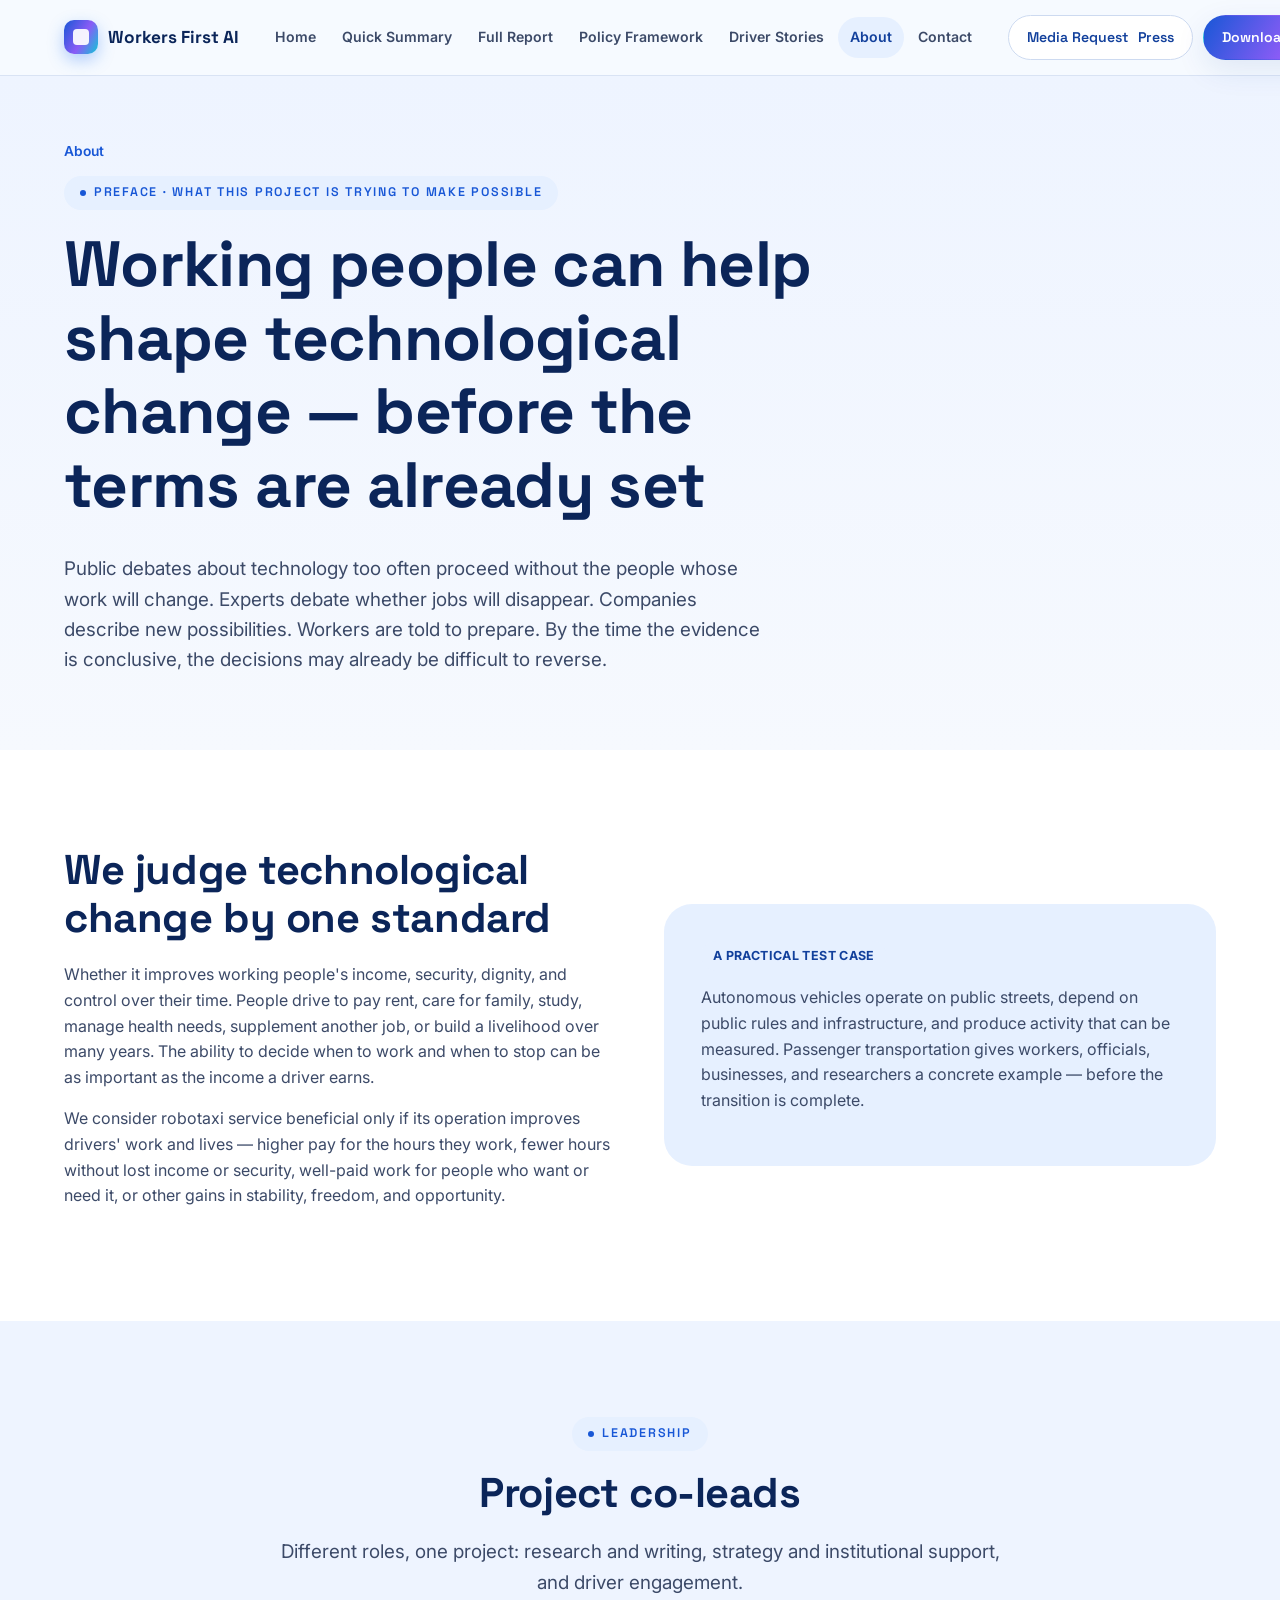
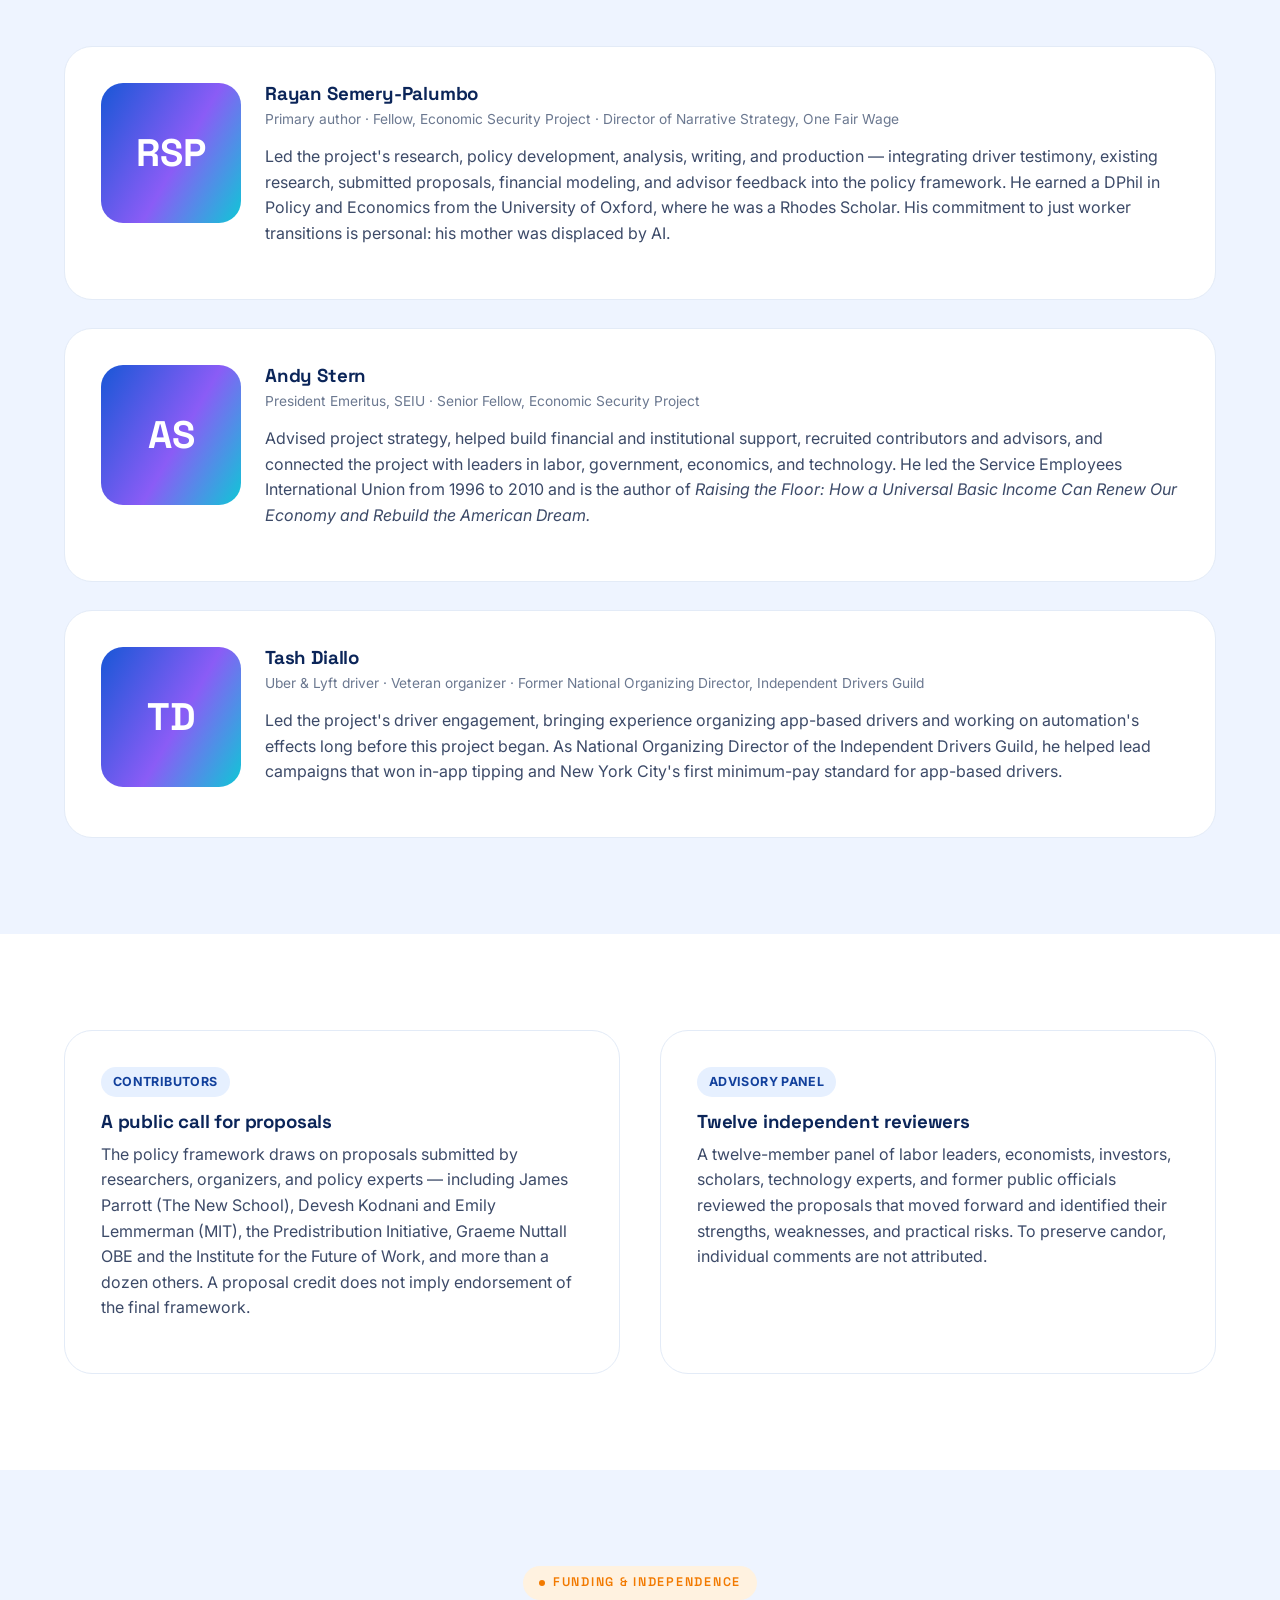
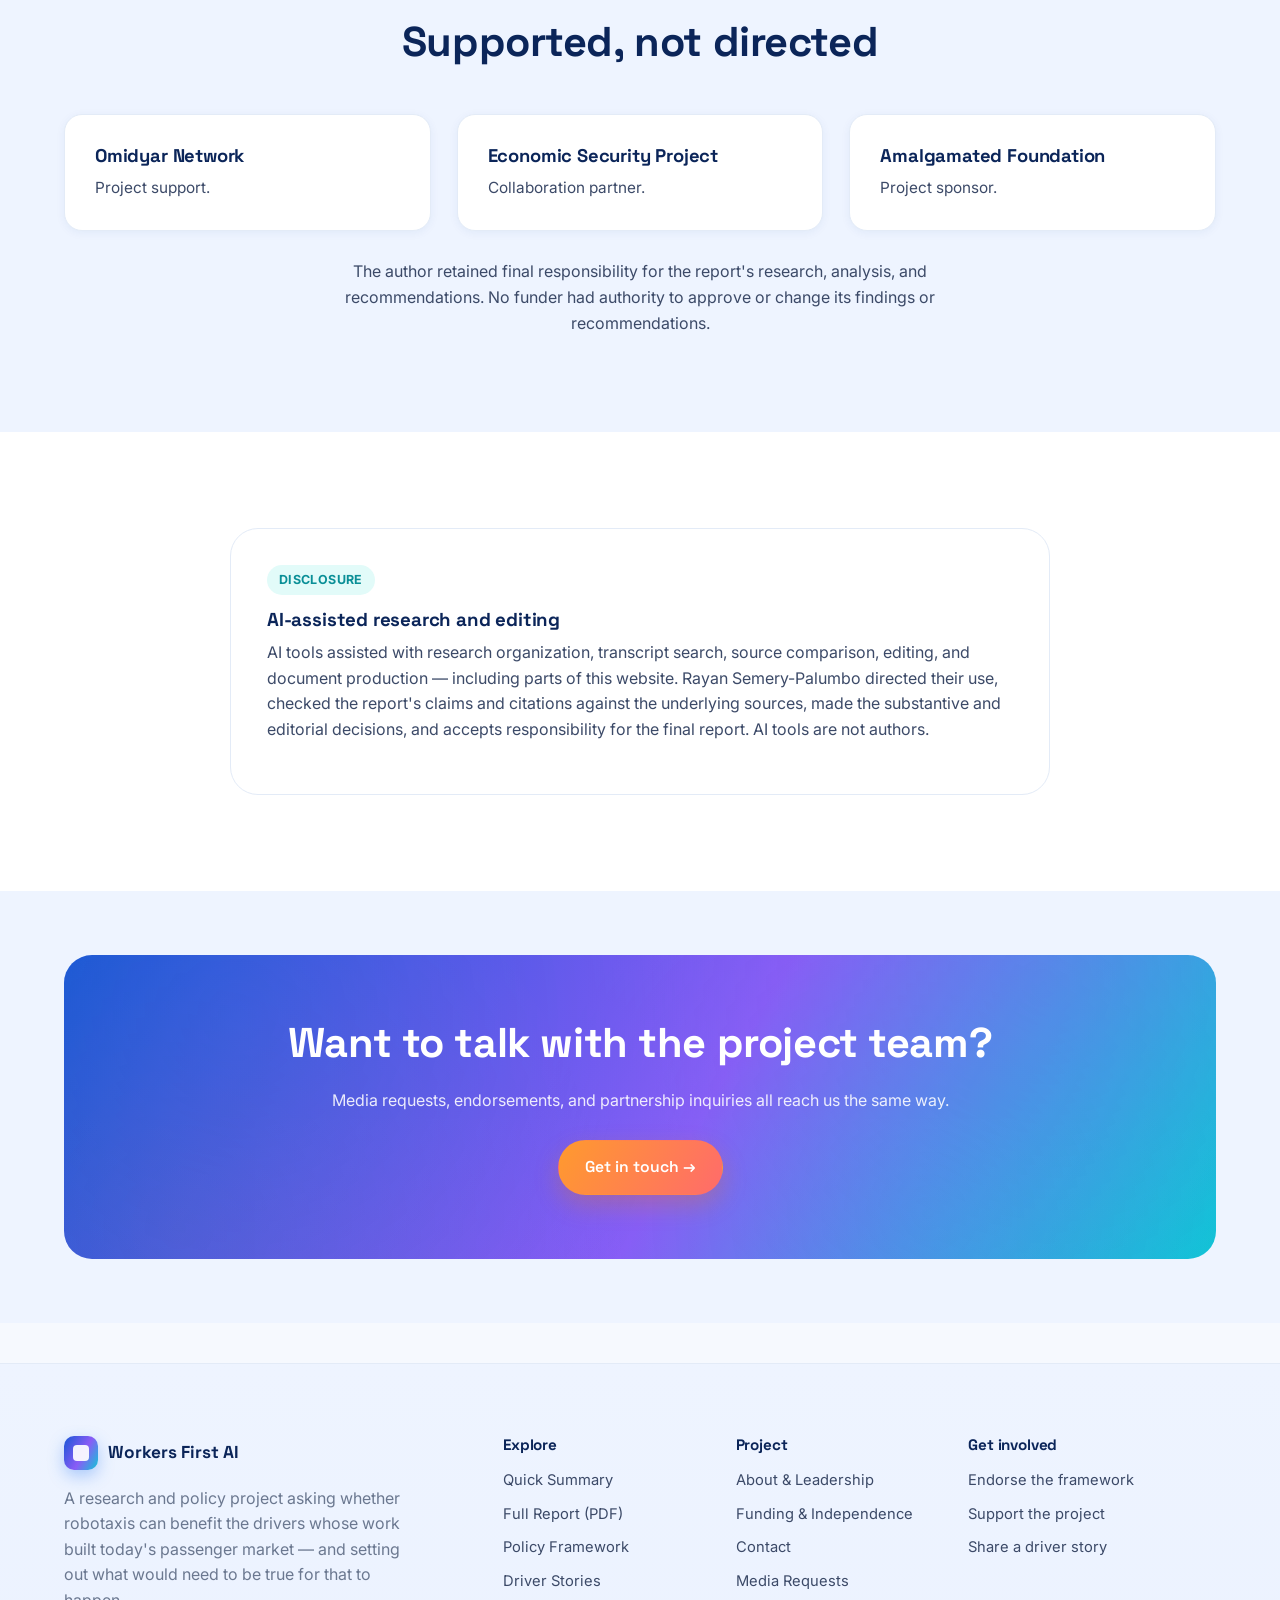
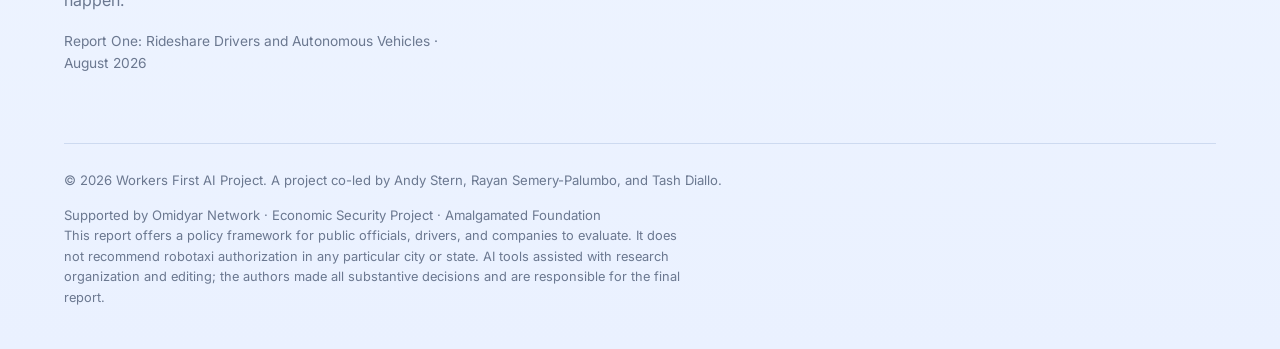
==== about.html @ d5df2bd8 "Initial Workers First AI website" ====
<!doctype html>
<html lang="en">
<head>
<meta charset="UTF-8">
<meta name="viewport" content="width=device-width, initial-scale=1.0">
<title>About &amp; Leadership — Workers First AI</title>
<meta name="description" content="Workers First AI is co-led by Andy Stern, Rayan Semery-Palumbo, and Tash Diallo. Learn about the project's mission, leadership, and independence.">
<link rel="icon" href="images/favicon.svg" type="image/svg+xml">
<link rel="stylesheet" href="css/style.css">
<style>
  .bio-card{ display:grid; grid-template-columns:140px 1fr; gap:24px; align-items:flex-start; }
  @media (max-width:560px){ .bio-card{ grid-template-columns:1fr; } .bio-card .avatar{ width:96px; } }
  .bio-card .avatar{ width:140px; height:140px; border-radius:22px; background:var(--gradient-brand); display:flex; align-items:center; justify-content:center; color:#fff; font-family:var(--font-head); font-weight:700; font-size:2.4rem; }
</style>
</head>
<body data-page="about">

<div id="site-header"></div>

<main>
  <section class="page-hero">
    <div class="container">
      <div class="breadcrumb">About</div>
      <span class="eyebrow"><span class="dot"></span>Preface · What this project is trying to make possible</span>
      <h1 class="h-xl" style="max-width:780px;">Working people can help shape technological change — before the terms are already set</h1>
      <p class="lede" style="max-width:700px;">Public debates about technology too often proceed without the people whose work will change. Experts debate whether jobs will disappear. Companies describe new possibilities. Workers are told to prepare. By the time the evidence is conclusive, the decisions may already be difficult to reverse.</p>
    </div>
  </section>

  <section class="bg-white">
    <div class="container">
      <div class="grid grid-2 reveal" style="gap:48px; align-items:center;">
        <div>
          <h2 class="h-lg">We judge technological change by one standard</h2>
          <p>Whether it improves working people's income, security, dignity, and control over their time. People drive to pay rent, care for family, study, manage health needs, supplement another job, or build a livelihood over many years. The ability to decide when to work and when to stop can be as important as the income a driver earns.</p>
          <p>We consider robotaxi service beneficial only if its operation improves drivers' work and lives — higher pay for the hours they work, fewer hours without lost income or security, well-paid work for people who want or need it, or other gains in stability, freedom, and opportunity.</p>
        </div>
        <div class="panel panel-tinted">
          <span class="tag">A practical test case</span>
          <p style="margin-top:14px;">Autonomous vehicles operate on public streets, depend on public rules and infrastructure, and produce activity that can be measured. Passenger transportation gives workers, officials, businesses, and researchers a concrete example — before the transition is complete.</p>
        </div>
      </div>
    </div>
  </section>

  <!-- LEADERSHIP -->
  <section class="bg-alt">
    <div class="container">
      <div class="section-head center reveal">
        <span class="eyebrow"><span class="dot"></span>Leadership</span>
        <h2 class="h-lg">Project co-leads</h2>
        <p class="lede">Different roles, one project: research and writing, strategy and institutional support, and driver engagement.</p>
      </div>

      <div class="grid" style="gap:28px;">
        <div class="panel bio-card reveal">
          <div class="avatar">RSP</div>
          <div>
            <h3 style="margin-bottom:4px;">Rayan Semery-Palumbo</h3>
            <p class="small muted" style="margin-bottom:14px;">Primary author · Fellow, Economic Security Project · Director of Narrative Strategy, One Fair Wage</p>
            <p>Led the project's research, policy development, analysis, writing, and production — integrating driver testimony, existing research, submitted proposals, financial modeling, and advisor feedback into the policy framework. He earned a DPhil in Policy and Economics from the University of Oxford, where he was a Rhodes Scholar. His commitment to just worker transitions is personal: his mother was displaced by AI.</p>
          </div>
        </div>

        <div class="panel bio-card reveal">
          <div class="avatar">AS</div>
          <div>
            <h3 style="margin-bottom:4px;">Andy Stern</h3>
            <p class="small muted" style="margin-bottom:14px;">President Emeritus, SEIU · Senior Fellow, Economic Security Project</p>
            <p>Advised project strategy, helped build financial and institutional support, recruited contributors and advisors, and connected the project with leaders in labor, government, economics, and technology. He led the Service Employees International Union from 1996 to 2010 and is the author of <em>Raising the Floor: How a Universal Basic Income Can Renew Our Economy and Rebuild the American Dream.</em></p>
          </div>
        </div>

        <div class="panel bio-card reveal">
          <div class="avatar">TD</div>
          <div>
            <h3 style="margin-bottom:4px;">Tash Diallo</h3>
            <p class="small muted" style="margin-bottom:14px;">Uber &amp; Lyft driver · Veteran organizer · Former National Organizing Director, Independent Drivers Guild</p>
            <p>Led the project's driver engagement, bringing experience organizing app-based drivers and working on automation's effects long before this project began. As National Organizing Director of the Independent Drivers Guild, he helped lead campaigns that won in-app tipping and New York City's first minimum-pay standard for app-based drivers.</p>
          </div>
        </div>
      </div>
    </div>
  </section>

  <!-- CONTRIBUTORS -->
  <section class="bg-white">
    <div class="container">
      <div class="grid grid-2 reveal" style="gap:40px;">
        <div class="panel">
          <span class="tag">Contributors</span>
          <h3 style="margin-top:14px;">A public call for proposals</h3>
          <p>The policy framework draws on proposals submitted by researchers, organizers, and policy experts — including James Parrott (The New School), Devesh Kodnani and Emily Lemmerman (MIT), the Predistribution Initiative, Graeme Nuttall OBE and the Institute for the Future of Work, and more than a dozen others. A proposal credit does not imply endorsement of the final framework.</p>
        </div>
        <div class="panel">
          <span class="tag">Advisory panel</span>
          <h3 style="margin-top:14px;">Twelve independent reviewers</h3>
          <p>A twelve-member panel of labor leaders, economists, investors, scholars, technology experts, and former public officials reviewed the proposals that moved forward and identified their strengths, weaknesses, and practical risks. To preserve candor, individual comments are not attributed.</p>
        </div>
      </div>
    </div>
  </section>

  <!-- FUNDING -->
  <section class="bg-alt" id="funding">
    <div class="container">
      <div class="section-head center reveal">
        <span class="eyebrow warm"><span class="dot"></span>Funding &amp; independence</span>
        <h2 class="h-lg">Supported, not directed</h2>
      </div>
      <div class="grid grid-3 reveal">
        <div class="card"><h3>Omidyar Network</h3><p>Project support.</p></div>
        <div class="card"><h3>Economic Security Project</h3><p>Collaboration partner.</p></div>
        <div class="card"><h3>Amalgamated Foundation</h3><p>Project sponsor.</p></div>
      </div>
      <p class="center" style="max-width:700px; margin:28px auto 0;">The author retained final responsibility for the report's research, analysis, and recommendations. No funder had authority to approve or change its findings or recommendations.</p>
    </div>
  </section>

  <!-- AI DISCLOSURE -->
  <section class="bg-white">
    <div class="container">
      <div class="panel reveal" style="max-width:820px; margin:0 auto;">
        <span class="tag teal">Disclosure</span>
        <h3 style="margin-top:14px;">AI-assisted research and editing</h3>
        <p>AI tools assisted with research organization, transcript search, source comparison, editing, and document production — including parts of this website. Rayan Semery-Palumbo directed their use, checked the report's claims and citations against the underlying sources, made the substantive and editorial decisions, and accepts responsibility for the final report. AI tools are not authors.</p>
      </div>
    </div>
  </section>

  <section class="tight bg-alt">
    <div class="container reveal">
      <div class="band">
        <h2 class="h-lg">Want to talk with the project team?</h2>
        <p>Media requests, endorsements, and partnership inquiries all reach us the same way.</p>
        <div class="actions"><a href="contact.html" class="btn btn-warm">Get in touch →</a></div>
      </div>
    </div>
  </section>
</main>

<div id="site-footer"></div>
<script src="js/main.js"></script>
</body>
</html>
---- css/style.css ----
/* ==========================================================================
   Workers First AI — Design System
   Bright, light, futuristic. No dark mode.
   Edit tokens in :root to reskin the entire site from one place.
   ========================================================================== */

@import url('https://fonts.googleapis.com/css2?family=Space+Grotesk:wght@500;600;700&family=Inter:wght@400;500;600;700;800&display=swap');

:root{
  /* ---- Brand palette ---- */
  --blue-900:#0b2559;
  --blue-700:#12409c;
  --blue-600:#1857d6;
  --blue-500:#2f7bf0;
  --blue-100:#e6f0ff;
  --cyan-500:#0fc7d6;
  --violet-500:#8a5cf6;
  --amber-500:#ff9a2e;
  --amber-600:#f27a00;
  --coral-500:#ff6b6b;

  /* ---- Surfaces ---- */
  --bg:#f6f9fe;
  --bg-alt:#eef4ff;
  --surface:#ffffff;
  --surface-soft:#fbfdff;
  --border:#e3ebf7;
  --border-strong:#cddaf0;

  /* ---- Text ---- */
  --ink:#0c1a34;
  --ink-soft:#3c4a68;
  --ink-mute:#6b7890;
  --on-blue:#f4f8ff;

  /* ---- Effects ---- */
  --radius-sm:10px;
  --radius:18px;
  --radius-lg:28px;
  --radius-pill:999px;
  --shadow-sm:0 2px 10px rgba(18,64,156,0.06);
  --shadow-md:0 10px 30px rgba(18,64,156,0.10);
  --shadow-lg:0 24px 60px rgba(18,64,156,0.16);
  --ring:0 0 0 3px rgba(47,123,240,0.25);

  --gradient-brand: linear-gradient(120deg, var(--blue-600) 0%, var(--violet-500) 55%, var(--cyan-500) 100%);
  --gradient-warm: linear-gradient(120deg, var(--amber-500), var(--coral-500));
  --gradient-mesh: radial-gradient(circle at 15% 20%, rgba(47,123,240,0.18), transparent 45%),
                    radial-gradient(circle at 85% 10%, rgba(138,92,246,0.16), transparent 40%),
                    radial-gradient(circle at 75% 85%, rgba(15,199,214,0.14), transparent 45%),
                    radial-gradient(circle at 10% 90%, rgba(255,154,46,0.12), transparent 40%);

  --font-head:'Space Grotesk', 'Inter', sans-serif;
  --font-body:'Inter', -apple-system, BlinkMacSystemFont, 'Segoe UI', sans-serif;

  --maxw:1200px;
  --nav-h:76px;
}

*,*::before,*::after{ box-sizing:border-box; }
html{ scroll-behavior:smooth; scroll-padding-top:calc(var(--nav-h) + 16px); }
body{
  margin:0;
  background:var(--bg);
  color:var(--ink);
  font-family:var(--font-body);
  font-size:16px;
  line-height:1.6;
  -webkit-font-smoothing:antialiased;
  overflow-x:hidden;
}
img{ max-width:100%; display:block; }
a{ color:inherit; text-decoration:none; }
ul,ol{ margin:0; padding:0; list-style:none; }
h1,h2,h3,h4{ font-family:var(--font-head); line-height:1.15; margin:0 0 .5em; color:var(--blue-900); font-weight:700; letter-spacing:-0.01em; }
p{ margin:0 0 1em; color:var(--ink-soft); }
button{ font-family:inherit; }

.container{ max-width:var(--maxw); margin:0 auto; padding:0 24px; }
.container-narrow{ max-width:820px; margin:0 auto; padding:0 24px; }

section{ position:relative; padding:96px 0; }
section.tight{ padding:64px 0; }
.bg-alt{ background:var(--bg-alt); }
.bg-white{ background:var(--surface); }

.eyebrow{
  display:inline-flex; align-items:center; gap:8px;
  font-family:var(--font-head); font-weight:600; font-size:.78rem;
  letter-spacing:.14em; text-transform:uppercase; color:var(--blue-600);
  background:var(--blue-100); padding:7px 16px; border-radius:var(--radius-pill);
  margin-bottom:18px;
}
.eyebrow.warm{ color:var(--amber-600); background:#fff2e0; }
.eyebrow .dot{ width:6px; height:6px; border-radius:50%; background:currentColor; }

.section-head{ max-width:720px; margin:0 0 48px; }
.section-head.center{ margin-left:auto; margin-right:auto; text-align:center; }
h2.h-lg{ font-size:clamp(1.9rem, 3.4vw, 2.6rem); }
h1.h-xl{ font-size:clamp(2.4rem, 5.2vw, 4rem); }
.lede{ font-size:1.18rem; color:var(--ink-soft); }

/* ---- buttons ---- */
.btn{
  display:inline-flex; align-items:center; justify-content:center; gap:10px;
  font-family:var(--font-head); font-weight:600; font-size:.98rem;
  padding:14px 26px; border-radius:var(--radius-pill);
  border:1px solid transparent; cursor:pointer; white-space:nowrap;
  transition:transform .18s ease, box-shadow .18s ease, background .18s ease, border-color .18s ease;
}
.btn:active{ transform:translateY(1px) scale(.99); }
.btn-primary{ background:var(--gradient-brand); color:#fff; box-shadow:var(--shadow-md); }
.btn-primary:hover{ box-shadow:var(--shadow-lg); transform:translateY(-2px); }
.btn-warm{ background:var(--gradient-warm); color:#fff; box-shadow:0 10px 24px rgba(242,122,0,0.28); }
.btn-warm:hover{ transform:translateY(-2px); box-shadow:0 16px 34px rgba(242,122,0,0.34); }
.btn-ghost{ background:var(--surface); color:var(--blue-700); border-color:var(--border-strong); }
.btn-ghost:hover{ border-color:var(--blue-500); background:var(--blue-100); }
.btn-outline-invert{ background:rgba(255,255,255,0.14); color:#fff; border-color:rgba(255,255,255,0.55); backdrop-filter:blur(6px); }
.btn-outline-invert:hover{ background:rgba(255,255,255,0.26); }
.btn-sm{ padding:10px 18px; font-size:.88rem; }
.btn-block{ width:100%; }
.btn[disabled]{ opacity:.6; cursor:not-allowed; }

/* ---- nav ---- */
#site-header{ position:sticky; top:0; z-index:1000; }
.nav{
  height:var(--nav-h); display:flex; align-items:center; position:relative;
  border-bottom:1px solid rgba(205,218,240,0.7);
  /* backdrop-filter lives on ::before, not here — putting it directly on
     .nav would make .nav a containing block for fixed descendants (the
     mobile menu panel), collapsing it to the nav bar's own height. */
}
.nav::before{
  content:""; position:absolute; inset:0; z-index:-1;
  background:rgba(247,250,255,0.78);
  backdrop-filter:blur(14px) saturate(160%);
  -webkit-backdrop-filter:blur(14px) saturate(160%);
}
.nav .container{ display:flex; align-items:center; justify-content:space-between; gap:24px; }
.brand{ display:flex; align-items:center; gap:10px; font-family:var(--font-head); font-weight:700; font-size:1.08rem; color:var(--blue-900); }
.brand .mark{
  width:34px; height:34px; border-radius:10px; background:var(--gradient-brand);
  position:relative; flex:none; box-shadow:0 6px 16px rgba(47,123,240,.35);
}
.brand .mark::after{
  content:""; position:absolute; inset:9px; border-radius:4px; background:#fff; opacity:.92;
}
.brand-text{ white-space:nowrap; }

.nav-links{ display:flex; align-items:center; gap:2px; }
.nav-links a{
  font-weight:600; font-size:.88rem; color:var(--ink-soft); padding:9px 12px; border-radius:var(--radius-pill);
  white-space:nowrap; transition:background .15s ease, color .15s ease;
}
.nav-links a:hover{ background:var(--blue-100); color:var(--blue-700); }
.nav-links a.active{ color:var(--blue-700); background:var(--blue-100); }
.nav-cta{ display:flex; align-items:center; gap:10px; }
.nav-toggle{
  display:none; width:44px; height:44px; border-radius:12px; border:1px solid var(--border-strong);
  background:#fff; align-items:center; justify-content:center; cursor:pointer;
}
.nav-toggle span, .nav-toggle span::before, .nav-toggle span::after{
  content:""; display:block; width:20px; height:2px; background:var(--blue-900); position:relative; transition:.2s;
}
.nav-toggle span::before{ position:absolute; top:-6px; }
.nav-toggle span::after{ position:absolute; top:6px; }

@media (max-width: 1180px){
  .nav-cta a.btn-ghost{ display:none; }
}
@media (max-width: 920px){
  .nav-links{
    position:fixed; inset:var(--nav-h) 0 0 0; background:var(--bg); flex-direction:column; align-items:stretch;
    padding:20px; gap:4px; transform:translateY(-12px); opacity:0; pointer-events:none; transition:.2s ease;
    overflow-y:auto;
  }
  .nav-links.open{ transform:translateY(0); opacity:1; pointer-events:auto; }
  .nav-links a{ padding:16px 14px; font-size:1.05rem; border-bottom:1px solid var(--border); border-radius:10px; }
  .nav-toggle{ display:flex; }
  .nav-cta .btn span.long{ display:none; }
}
@media (max-width: 560px){
  .nav-cta .btn-primary{ display:none; }
  .brand{ font-size:.96rem; gap:8px; }
  .brand .mark{ width:30px; height:30px; }
}

/* ---- hero ---- */
.hero{
  position:relative; padding:88px 0 100px; overflow:hidden;
  background:var(--bg);
}
.hero-collage{
  position:absolute; inset:0; z-index:0;
  background-color:var(--bg);
  background-size:cover; background-position:center 26%;
  filter:saturate(1.1) brightness(1.02);
}
.hero-collage::after{
  content:""; position:absolute; inset:0;
  background:
    radial-gradient(ellipse 620px 340px at 50% 46%, rgba(246,249,254,0.62) 0%, rgba(246,249,254,0.1) 72%, transparent 100%),
    var(--gradient-mesh);
  opacity:.55;
}
.hero-inner{ position:relative; z-index:1; text-align:center; max-width:880px; margin:0 auto; }
.hero-inner p.lede{ max-width:680px; margin-left:auto; margin-right:auto; }
.hero-actions{ display:flex; flex-wrap:wrap; gap:14px; justify-content:center; margin-top:34px; }
.hero-meta{
  margin-top:46px; display:flex; flex-wrap:wrap; gap:12px; justify-content:center;
}
.hero-meta .pill{
  display:flex; align-items:center; gap:8px; background:rgba(255,255,255,0.75); backdrop-filter:blur(8px);
  border:1px solid var(--border); padding:9px 16px; border-radius:var(--radius-pill); font-size:.85rem; font-weight:600; color:var(--ink-soft);
  box-shadow:var(--shadow-sm);
}
.hero-meta .pill b{ color:var(--blue-700); }

/* blob decoration */
.blob{ position:absolute; border-radius:50%; filter:blur(60px); opacity:.5; z-index:0; pointer-events:none; }
.blob-1{ width:420px; height:420px; background:var(--blue-500); top:-160px; right:-120px; }
.blob-2{ width:360px; height:360px; background:var(--amber-500); bottom:-140px; left:-100px; opacity:.28; }

/* ---- stat strip ---- */
.stats{
  display:grid; grid-template-columns:repeat(4,1fr); gap:1px; background:var(--border);
  border:1px solid var(--border); border-radius:var(--radius-lg); overflow:hidden; box-shadow:var(--shadow-sm);
}
.stat{ background:var(--surface); padding:30px 22px; text-align:center; }
.stat .num{ font-family:var(--font-head); font-weight:700; font-size:clamp(1.5rem,3vw,2.2rem); background:var(--gradient-brand); -webkit-background-clip:text; background-clip:text; color:transparent; }
.stat .label{ font-size:.86rem; color:var(--ink-mute); margin-top:6px; font-weight:500; }
@media (max-width:760px){ .stats{ grid-template-columns:repeat(2,1fr); } }

/* ---- cards / grid ---- */
.grid{ display:grid; gap:26px; }
.grid-2{ grid-template-columns:repeat(2,1fr); }
.grid-3{ grid-template-columns:repeat(3,1fr); }
.grid-4{ grid-template-columns:repeat(4,1fr); }
@media (max-width:920px){ .grid-3{ grid-template-columns:repeat(2,1fr);} .grid-4{ grid-template-columns:repeat(2,1fr);} }
@media (max-width:640px){ .grid-2,.grid-3,.grid-4{ grid-template-columns:1fr; } }

.card{
  background:var(--surface); border:1px solid var(--border); border-radius:var(--radius);
  padding:30px; box-shadow:var(--shadow-sm); transition:transform .2s ease, box-shadow .2s ease, border-color .2s ease;
}
.card:hover{ transform:translateY(-4px); box-shadow:var(--shadow-md); border-color:var(--border-strong); }
.card .icon{
  width:52px; height:52px; border-radius:14px; display:flex; align-items:center; justify-content:center;
  background:var(--gradient-brand); color:#fff; margin-bottom:18px; font-family:var(--font-head); font-weight:700; font-size:1.15rem;
  box-shadow:0 10px 22px rgba(47,123,240,.28);
}
.card h3{ font-size:1.15rem; margin-bottom:10px; }
.card p{ margin-bottom:0; font-size:.96rem; }
.card .num-badge{ font-family:var(--font-head); font-size:.78rem; font-weight:700; color:var(--blue-600); letter-spacing:.05em; margin-bottom:10px; display:block; }

.card-photo{ overflow:hidden; padding:0; }
.card-photo img{ width:100%; aspect-ratio:4/5; object-fit:cover; }
.card-photo .body{ padding:22px; }

/* ---- pull quote ---- */
.quote-card{
  background:var(--surface); border:1px solid var(--border); border-radius:var(--radius-lg);
  padding:32px; display:flex; gap:20px; align-items:flex-start; box-shadow:var(--shadow-sm);
}
.quote-card img{ width:76px; height:76px; border-radius:50%; object-fit:cover; flex:none; border:3px solid var(--blue-100); }
.quote-card blockquote{ margin:0 0 12px; font-family:var(--font-head); font-size:1.08rem; color:var(--blue-900); font-weight:600; line-height:1.45; }
.quote-card cite{ font-style:normal; font-size:.86rem; color:var(--ink-mute); font-weight:600; }
.quote-mark{ font-family:var(--font-head); font-size:2.6rem; color:var(--blue-500); opacity:.35; line-height:0; display:block; margin-bottom:6px; }

/* ---- timeline / numbered list ---- */
.steps{ display:flex; flex-direction:column; gap:0; }
.step{ display:grid; grid-template-columns:56px 1fr; gap:22px; padding:26px 0; border-bottom:1px solid var(--border); }
.step:last-child{ border-bottom:none; }
.step .n{
  width:44px; height:44px; border-radius:50%; background:var(--blue-100); color:var(--blue-700); font-family:var(--font-head); font-weight:700;
  display:flex; align-items:center; justify-content:center; font-size:1.05rem;
}
.step h4{ margin:0 0 6px; font-size:1.08rem; color:var(--blue-900); }
.step p{ margin:0; }

/* ---- panel / callout ---- */
.panel{
  background:var(--surface); border:1px solid var(--border); border-radius:var(--radius-lg); padding:36px;
}
.panel-tinted{ background:var(--blue-100); border-color:transparent; }
.panel-warm{ background:#fff4e6; border-color:transparent; }

.callout{
  border-left:4px solid var(--blue-500); background:var(--blue-100); border-radius:0 var(--radius) var(--radius) 0;
  padding:20px 24px; margin:28px 0;
}
.callout p{ margin:0; color:var(--blue-900); font-weight:500; }
.callout.amber{ border-left-color:var(--amber-500); background:#fff4e6; }
.callout.amber p{ color:#7a4300; }

/* ---- band CTA ---- */
.band{
  background:var(--gradient-brand); border-radius:var(--radius-lg); padding:64px; color:#fff; text-align:center; position:relative; overflow:hidden;
}
.band::before{ content:""; position:absolute; inset:0; background:var(--gradient-mesh); opacity:.6; }
.band > *{ position:relative; z-index:1; }
.band h2{ color:#fff; }
.band p{ color:rgba(255,255,255,0.88); }
.band .actions{ display:flex; gap:14px; justify-content:center; flex-wrap:wrap; margin-top:26px; }

/* ---- badges/tags ---- */
.tag{
  display:inline-flex; align-items:center; gap:6px; font-size:.78rem; font-weight:700; letter-spacing:.03em;
  padding:5px 12px; border-radius:var(--radius-pill); background:var(--blue-100); color:var(--blue-700); text-transform:uppercase;
}
.tag.warm{ background:#fff2e0; color:var(--amber-600); }
.tag.teal{ background:#e2fbf9; color:#0a8f97; }

/* ---- table of contents list ---- */
.toc-list{ display:flex; flex-direction:column; }
.toc-list li{ display:flex; justify-content:space-between; gap:16px; padding:14px 0; border-bottom:1px dashed var(--border-strong); font-weight:600; color:var(--blue-900); }
.toc-list li span.pg{ color:var(--ink-mute); font-weight:600; font-family:var(--font-head); }
.toc-list li.sub{ padding-left:20px; font-weight:500; color:var(--ink-soft); }

/* ---- photo strip / masonry ---- */
.photo-strip{ display:grid; grid-template-columns:repeat(6,1fr); gap:10px; }
.photo-strip img{ width:100%; height:150px; object-fit:cover; border-radius:12px; }
@media (max-width:920px){ .photo-strip{ grid-template-columns:repeat(3,1fr);} }
@media (max-width:560px){ .photo-strip{ grid-template-columns:repeat(2,1fr);} }

/* ---- forms ---- */
.form-grid{ display:grid; grid-template-columns:1fr 1fr; gap:18px; }
@media (max-width:640px){ .form-grid{ grid-template-columns:1fr; } }
.field{ display:flex; flex-direction:column; gap:8px; margin-bottom:18px; }
.field.full{ grid-column:1/-1; }
label{ font-weight:600; font-size:.9rem; color:var(--blue-900); }
input,select,textarea{
  font-family:var(--font-body); font-size:1rem; padding:14px 16px; border-radius:12px; border:1.5px solid var(--border-strong);
  background:var(--surface-soft); color:var(--ink); transition:border-color .15s ease, box-shadow .15s ease;
}
input:focus,select:focus,textarea:focus{ outline:none; border-color:var(--blue-500); box-shadow:var(--ring); background:#fff; }
textarea{ resize:vertical; min-height:130px; }

.reason-grid{ display:grid; grid-template-columns:repeat(4,1fr); gap:12px; margin-bottom:8px; }
@media (max-width:760px){ .reason-grid{ grid-template-columns:repeat(2,1fr); } }
.reason-grid input{ display:none; }
.reason-grid label{
  display:flex; flex-direction:column; gap:4px; padding:16px; border-radius:14px; border:1.5px solid var(--border-strong);
  background:var(--surface-soft); cursor:pointer; font-weight:600; font-size:.92rem; transition:.15s;
}
.reason-grid label small{ font-weight:500; color:var(--ink-mute); font-size:.78rem; }
.reason-grid input:checked + label{ border-color:var(--blue-500); background:var(--blue-100); box-shadow:var(--ring); }

.hp-field{ position:absolute; left:-9999px; top:-9999px; }

/* ---- footer ---- */
.footer{
  background:linear-gradient(180deg, var(--bg-alt), #eaf1ff);
  color:var(--ink-soft); padding:72px 0 28px; margin-top:40px;
  border-top:1px solid var(--border);
}
.footer a{ color:var(--ink-soft); }
.footer a:hover{ color:var(--blue-700); }
.footer h4{ color:var(--blue-900); font-size:.95rem; margin-bottom:16px; }
.footer .brand{ color:var(--blue-900); }
.footer .grid{ grid-template-columns:2fr 1fr 1fr 1.2fr; }
@media (max-width:820px){ .footer .grid{ grid-template-columns:1fr 1fr; } }
@media (max-width:520px){ .footer .grid{ grid-template-columns:1fr; } }
.footer li{ margin-bottom:10px; font-size:.92rem; }
.footer-bottom{
  margin-top:56px; padding-top:26px; border-top:1px solid var(--border-strong);
  display:flex; flex-wrap:wrap; gap:14px; justify-content:space-between; font-size:.82rem; color:var(--ink-mute);
}
.footer-note{ font-size:.8rem; color:var(--ink-mute); max-width:620px; }

/* ---- misc ---- */
.divider{ height:1px; background:var(--border); margin:48px 0; border:none; }
.center{ text-align:center; }
.muted{ color:var(--ink-mute); }
.small{ font-size:.86rem; }
.mt-0{ margin-top:0; }
.reveal{ opacity:0; transform:translateY(18px); transition:opacity .6s ease, transform .6s ease; }
.reveal.in{ opacity:1; transform:none; }

.page-hero{ padding:64px 0 56px; background:linear-gradient(180deg,var(--bg-alt),var(--bg)); position:relative; overflow:hidden; }
.breadcrumb{ font-size:.86rem; font-weight:600; color:var(--blue-600); margin-bottom:14px; display:flex; gap:8px; align-items:center; }

.pdf-frame{ width:100%; height:70vh; min-height:480px; border:1px solid var(--border); border-radius:var(--radius); background:#fff; box-shadow:var(--shadow-sm); }

.avatar-row{ display:flex; align-items:center; }
.avatar-row img{ width:44px; height:44px; border-radius:50%; object-fit:cover; border:3px solid #fff; margin-left:-14px; box-shadow:var(--shadow-sm); }
.avatar-row img:first-child{ margin-left:0; }

/* success banner (contact page) */
.form-status{
  display:none; align-items:center; gap:12px; padding:16px 20px; border-radius:14px; background:#e7fbf1; color:#0a7a4a;
  font-weight:600; margin-bottom:22px; border:1px solid #b9f0d3;
}
.form-status.show{ display:flex; }

/* ==== print (used by the "Download summary" snapshot button) ==== */
@media print{
  #site-header, #site-footer, .no-print{ display:none !important; }
  body{ background:#fff; }
  section{ padding:18px 0 !important; }
  a[href]::after{ content:""; }
  .card,.panel{ box-shadow:none !important; border:1px solid #ccc !important; }
}
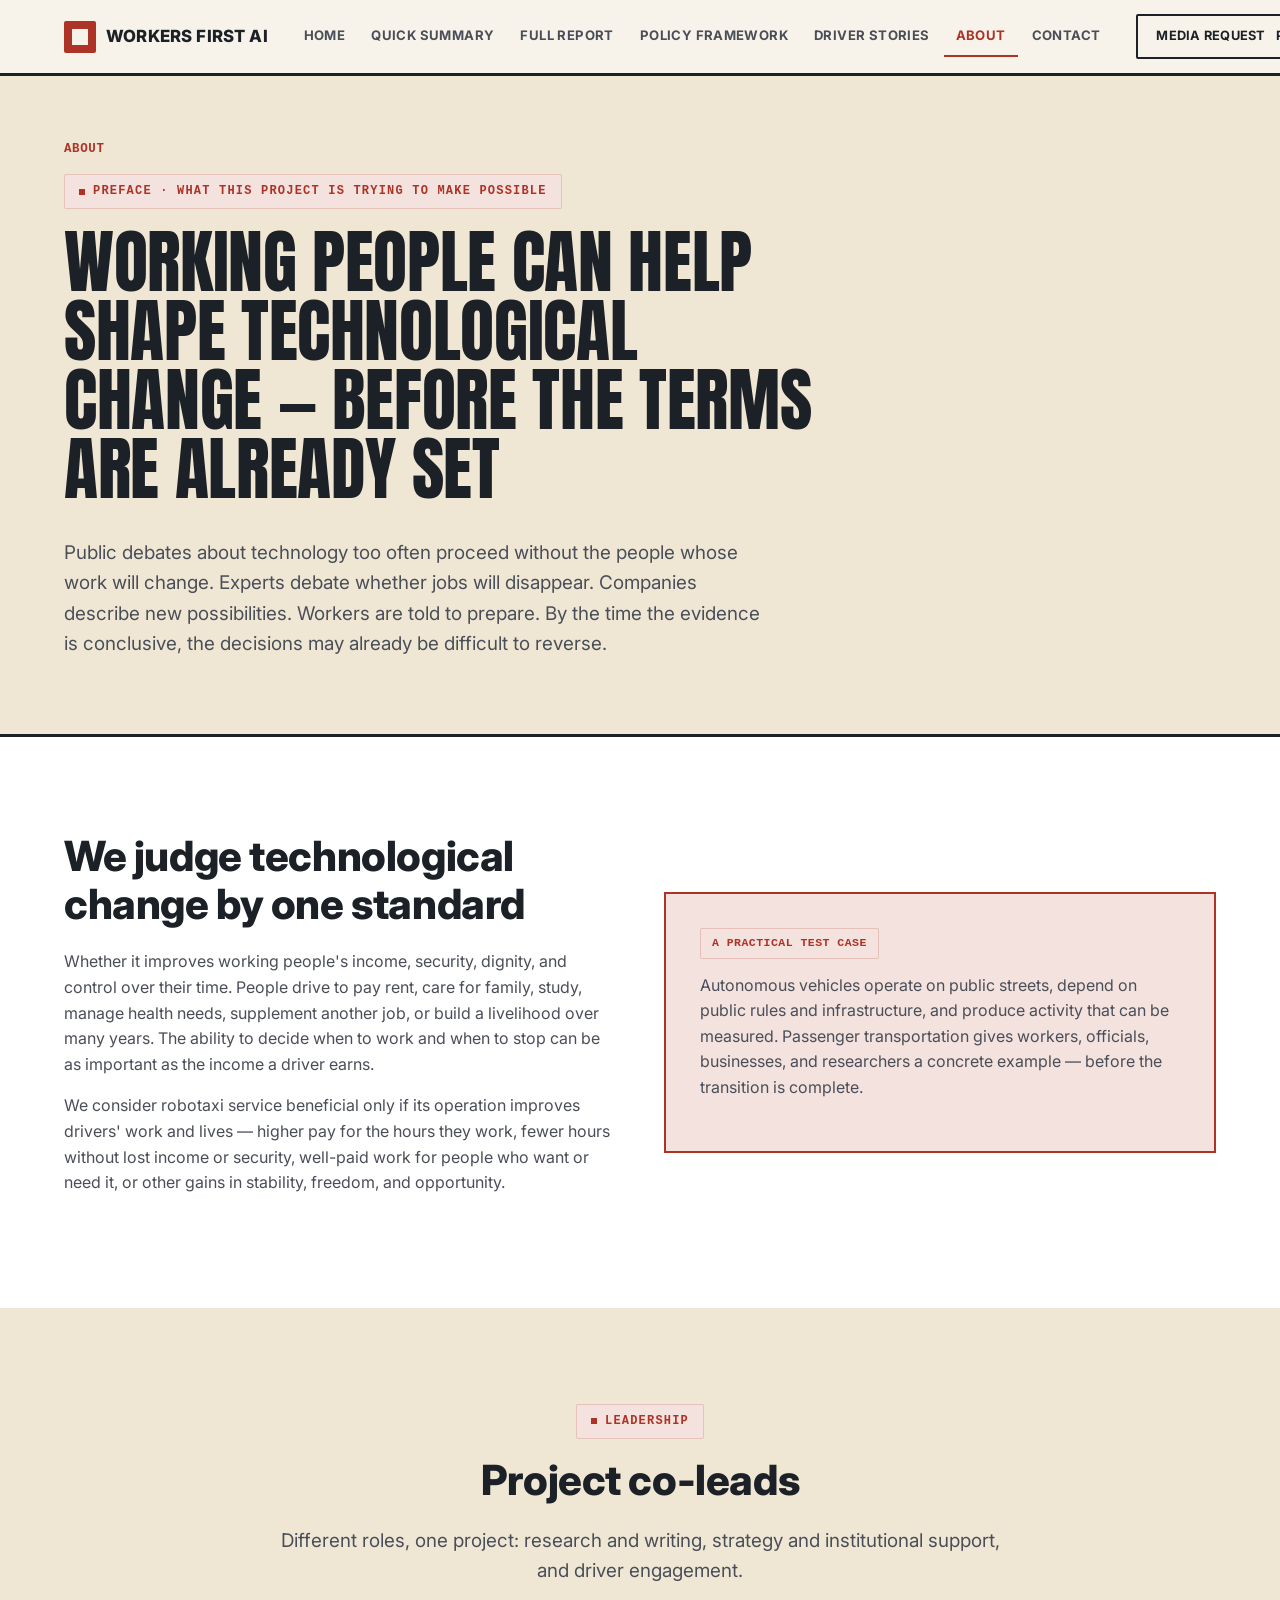
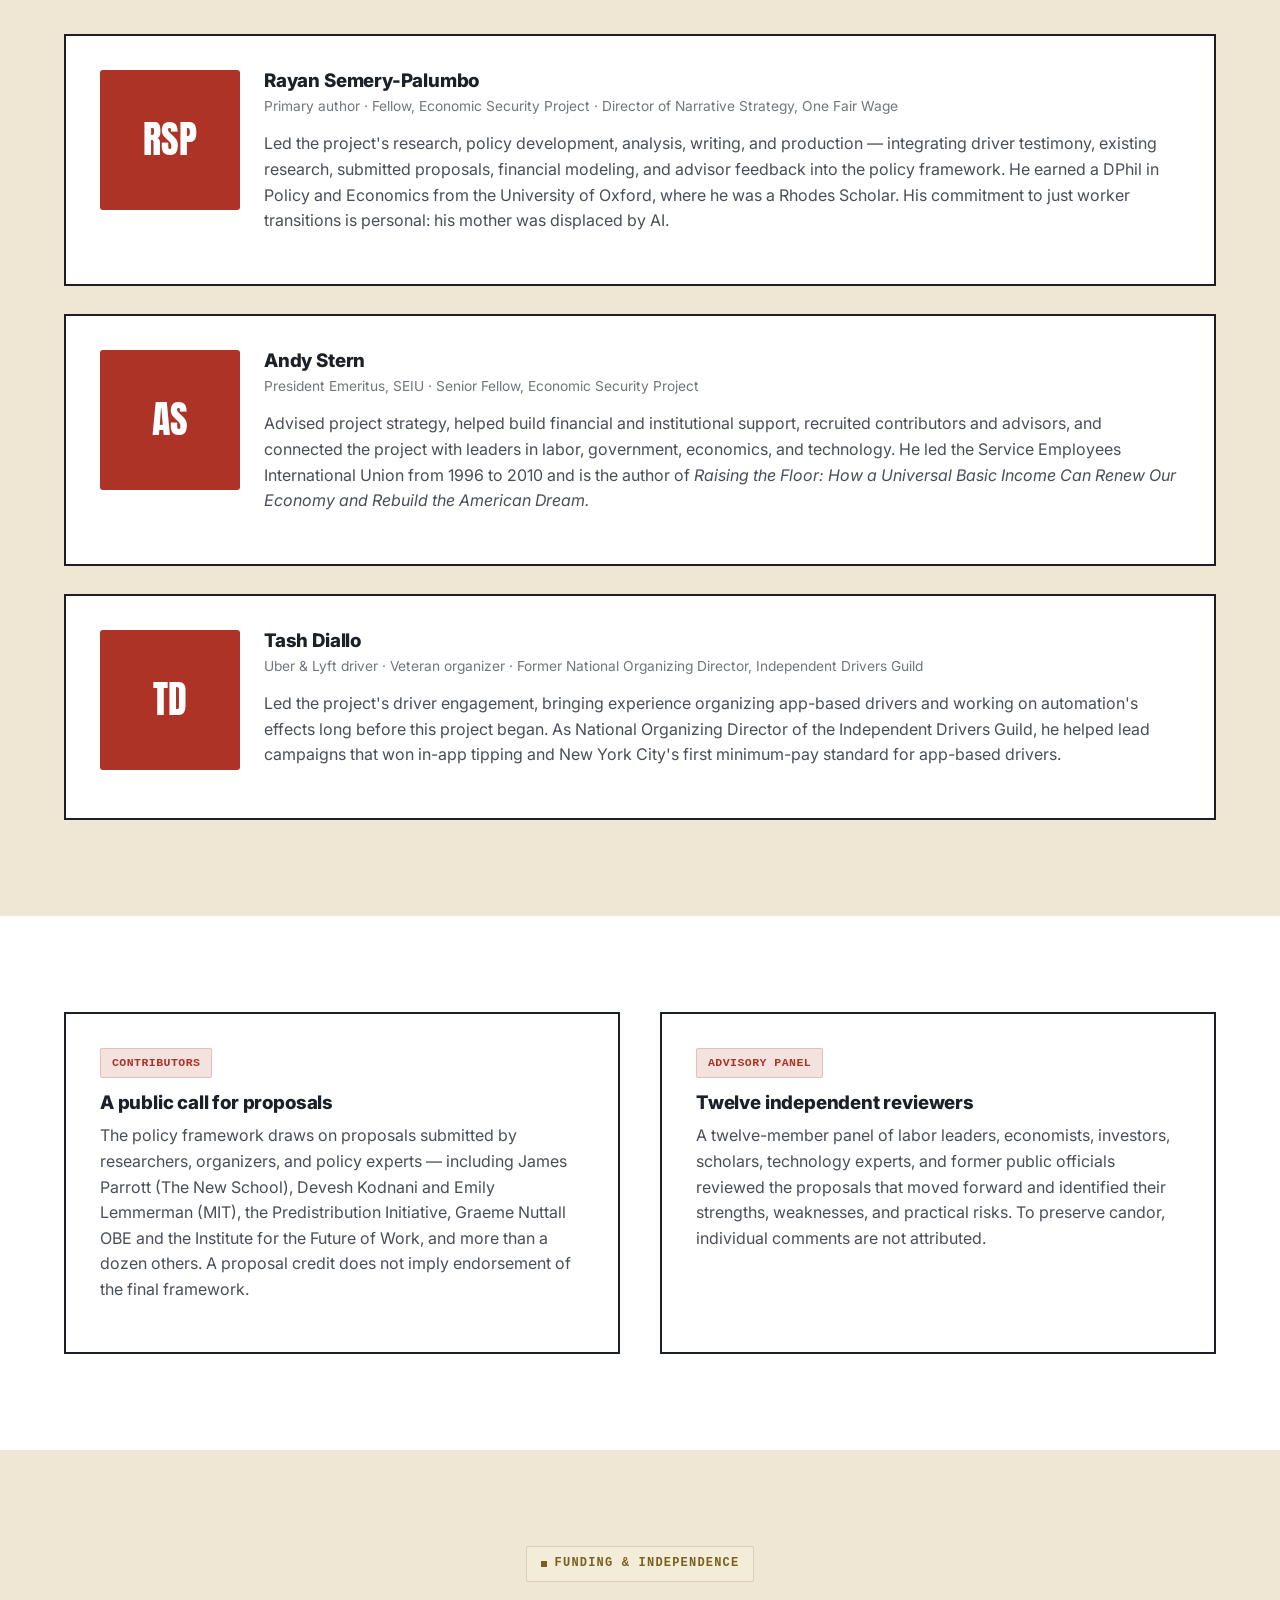
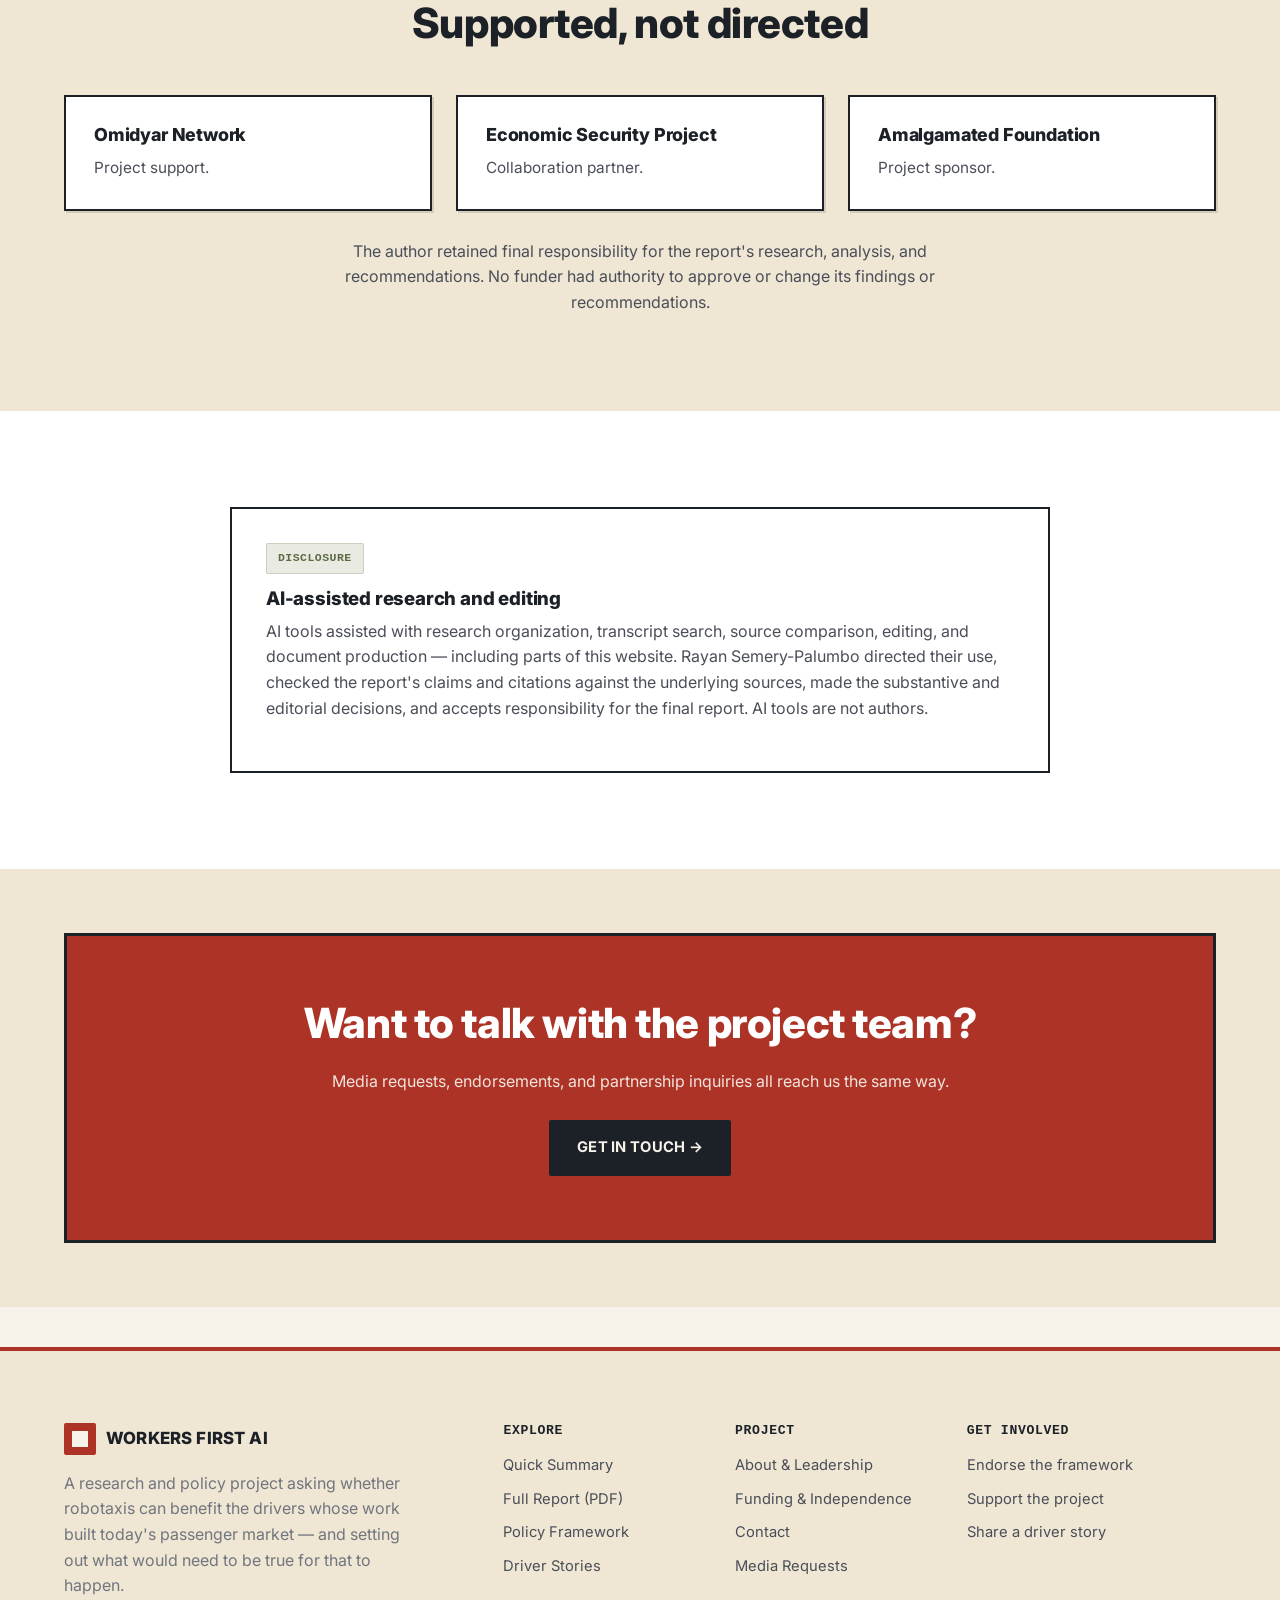
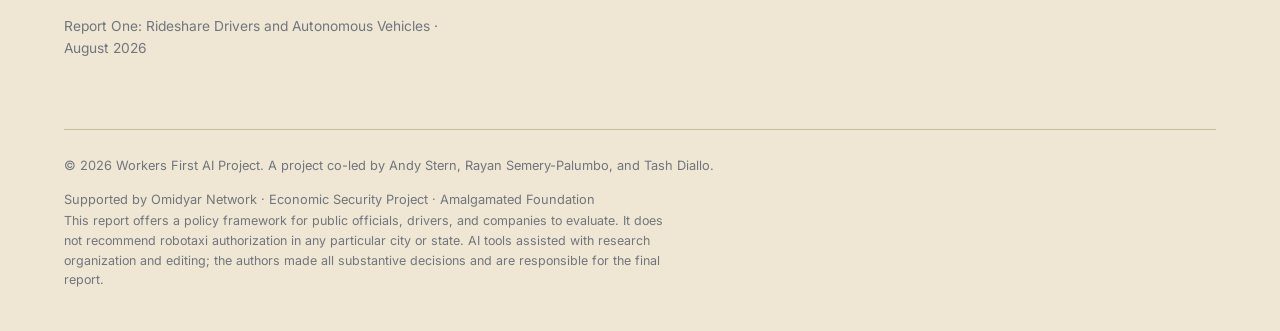
==== commit a09a0b20: "Redesign: Worker Bulletin direction — red/ink/cream palette, Anton display type, sharp poster-style " ====
--- a/about.html
+++ b/about.html
@@ -10,7 +10,7 @@
 <style>
   .bio-card{ display:grid; grid-template-columns:140px 1fr; gap:24px; align-items:flex-start; }
   @media (max-width:560px){ .bio-card{ grid-template-columns:1fr; } .bio-card .avatar{ width:96px; } }
-  .bio-card .avatar{ width:140px; height:140px; border-radius:22px; background:var(--gradient-brand); display:flex; align-items:center; justify-content:center; color:#fff; font-family:var(--font-head); font-weight:700; font-size:2.4rem; }
+  .bio-card .avatar{ width:140px; height:140px; border-radius:var(--radius); background:var(--gradient-brand); display:flex; align-items:center; justify-content:center; color:#fff; font-family:var(--font-display); font-weight:400; font-size:2.4rem; }
 </style>
 </head>
 <body data-page="about">
--- a/css/style.css
+++ b/css/style.css
@@ -1,57 +1,63 @@
 /* ==========================================================================
    Workers First AI — Design System
-   Bright, light, futuristic. No dark mode.
+   Direction: "Worker Bulletin" — bold color-blocking, poster typography,
+   red / ink / cream. No gradients, no soft glow, no dark mode.
    Edit tokens in :root to reskin the entire site from one place.
    ========================================================================== */
 
-@import url('https://fonts.googleapis.com/css2?family=Space+Grotesk:wght@500;600;700&family=Inter:wght@400;500;600;700;800&display=swap');
+@import url('https://fonts.googleapis.com/css2?family=Anton&family=Inter:wght@400;500;600;700;800;900&display=swap');
 
 :root{
-  /* ---- Brand palette ---- */
-  --blue-900:#0b2559;
-  --blue-700:#12409c;
-  --blue-600:#1857d6;
-  --blue-500:#2f7bf0;
-  --blue-100:#e6f0ff;
-  --cyan-500:#0fc7d6;
-  --violet-500:#8a5cf6;
-  --amber-500:#ff9a2e;
-  --amber-600:#f27a00;
-  --coral-500:#ff6b6b;
+  /* ---- Brand palette ----
+     Variable names kept stable across a refactor (blue-900, blue-600, etc.)
+     even though the palette itself is now red/ink/cream — several pages
+     reference these tokens inline, and renaming them would mean hunting
+     down every inline style. Think of the names as slots, not colors. */
+  --blue-900:#1C2027;   /* ink — primary text & headings */
+  --blue-700:#7A2119;   /* red-deep — hover/pressed */
+  --blue-600:#AE3327;   /* red — primary brand accent */
+  --blue-500:#C24632;   /* red-mid — lighter accent, links on dark */
+  --blue-100:#F3E2DE;   /* red-soft — tinted badge/panel backgrounds */
+  --cyan-500:#5C6B47;   /* olive — secondary neutral tag accent */
+  --violet-500:#7A2119; /* alias of red-deep, kept for compatibility */
+  --amber-500:#A6822E;  /* ochre — warm tag/callout accent */
+  --amber-600:#7A5F1F;  /* ochre-deep */
+  --coral-500:#AE3327;  /* alias of red, kept for compatibility */
 
   /* ---- Surfaces ---- */
-  --bg:#f6f9fe;
-  --bg-alt:#eef4ff;
-  --surface:#ffffff;
-  --surface-soft:#fbfdff;
-  --border:#e3ebf7;
-  --border-strong:#cddaf0;
+  --bg:#F7F3EA;         /* cream — page background (paper) */
+  --bg-alt:#EFE7D4;     /* cream-alt — alternating section background */
+  --surface:#FFFFFF;    /* card background */
+  --surface-soft:#FCFAF3;
+  --border:#DED4BC;     /* rule — hairline border, warm-neutral */
+  --border-strong:#C9BC9C;
 
   /* ---- Text ---- */
-  --ink:#0c1a34;
-  --ink-soft:#3c4a68;
-  --ink-mute:#6b7890;
-  --on-blue:#f4f8ff;
+  --ink:#1C2027;
+  --ink-soft:#4A4E58;
+  --ink-mute:#71757D;
+  --on-blue:#F7F3EA;    /* text color used on red/ink fills */
 
   /* ---- Effects ---- */
-  --radius-sm:10px;
-  --radius:18px;
-  --radius-lg:28px;
-  --radius-pill:999px;
-  --shadow-sm:0 2px 10px rgba(18,64,156,0.06);
-  --shadow-md:0 10px 30px rgba(18,64,156,0.10);
-  --shadow-lg:0 24px 60px rgba(18,64,156,0.16);
-  --ring:0 0 0 3px rgba(47,123,240,0.25);
-
-  --gradient-brand: linear-gradient(120deg, var(--blue-600) 0%, var(--violet-500) 55%, var(--cyan-500) 100%);
-  --gradient-warm: linear-gradient(120deg, var(--amber-500), var(--coral-500));
-  --gradient-mesh: radial-gradient(circle at 15% 20%, rgba(47,123,240,0.18), transparent 45%),
-                    radial-gradient(circle at 85% 10%, rgba(138,92,246,0.16), transparent 40%),
-                    radial-gradient(circle at 75% 85%, rgba(15,199,214,0.14), transparent 45%),
-                    radial-gradient(circle at 10% 90%, rgba(255,154,46,0.12), transparent 40%);
-
-  --font-head:'Space Grotesk', 'Inter', sans-serif;
+  --radius-sm:2px;
+  --radius:3px;
+  --radius-lg:4px;
+  --radius-pill:3px;    /* no true pills in this system — sharp tags instead */
+  --shadow-sm:2px 2px 0 rgba(28,32,39,0.14);
+  --shadow-md:3px 3px 0 rgba(28,32,39,0.92);
+  --shadow-lg:6px 6px 0 rgba(28,32,39,0.92);
+  --ring:0 0 0 3px rgba(174,51,39,0.28);
+
+  /* Flat fills — named "gradient-*" for inline-style compatibility, but
+     these are solid colors now, deliberately: no gradients in this system. */
+  --gradient-brand: var(--blue-600);
+  --gradient-warm: var(--blue-900);
+  --gradient-mesh: none;
+
+  --font-display:'Anton', 'Arial Narrow', sans-serif;
+  --font-head:'Inter', -apple-system, BlinkMacSystemFont, 'Segoe UI', sans-serif;
   --font-body:'Inter', -apple-system, BlinkMacSystemFont, 'Segoe UI', sans-serif;
+  --font-mono: ui-monospace, 'SF Mono', 'Menlo', 'Consolas', monospace;
 
   --maxw:1200px;
   --nav-h:76px;
@@ -72,7 +78,7 @@
 img{ max-width:100%; display:block; }
 a{ color:inherit; text-decoration:none; }
 ul,ol{ margin:0; padding:0; list-style:none; }
-h1,h2,h3,h4{ font-family:var(--font-head); line-height:1.15; margin:0 0 .5em; color:var(--blue-900); font-weight:700; letter-spacing:-0.01em; }
+h1,h2,h3,h4{ font-family:var(--font-head); line-height:1.15; margin:0 0 .5em; color:var(--ink); font-weight:800; letter-spacing:-0.01em; }
 p{ margin:0 0 1em; color:var(--ink-soft); }
 button{ font-family:inherit; }
 
@@ -86,81 +92,77 @@
 
 .eyebrow{
   display:inline-flex; align-items:center; gap:8px;
-  font-family:var(--font-head); font-weight:600; font-size:.78rem;
-  letter-spacing:.14em; text-transform:uppercase; color:var(--blue-600);
-  background:var(--blue-100); padding:7px 16px; border-radius:var(--radius-pill);
-  margin-bottom:18px;
-}
-.eyebrow.warm{ color:var(--amber-600); background:#fff2e0; }
-.eyebrow .dot{ width:6px; height:6px; border-radius:50%; background:currentColor; }
+  font-family:var(--font-mono); font-weight:700; font-size:.75rem;
+  letter-spacing:.1em; text-transform:uppercase; color:var(--blue-600);
+  background:var(--blue-100); padding:7px 14px; border-radius:var(--radius-sm);
+  margin-bottom:18px; border:1px solid rgba(174,51,39,0.18);
+}
+.eyebrow.warm{ color:var(--amber-600); background:#F2ECD8; border-color:rgba(122,95,31,0.2); }
+.eyebrow .dot{ width:6px; height:6px; background:currentColor; }
 
 .section-head{ max-width:720px; margin:0 0 48px; }
 .section-head.center{ margin-left:auto; margin-right:auto; text-align:center; }
 h2.h-lg{ font-size:clamp(1.9rem, 3.4vw, 2.6rem); }
-h1.h-xl{ font-size:clamp(2.4rem, 5.2vw, 4rem); }
+h1.h-xl{
+  font-family:var(--font-display); font-weight:400; text-transform:uppercase;
+  font-size:clamp(2.5rem, 5.6vw, 4.4rem); line-height:0.98; letter-spacing:-0.005em;
+}
 .lede{ font-size:1.18rem; color:var(--ink-soft); }
 
 /* ---- buttons ---- */
 .btn{
   display:inline-flex; align-items:center; justify-content:center; gap:10px;
-  font-family:var(--font-head); font-weight:600; font-size:.98rem;
-  padding:14px 26px; border-radius:var(--radius-pill);
-  border:1px solid transparent; cursor:pointer; white-space:nowrap;
-  transition:transform .18s ease, box-shadow .18s ease, background .18s ease, border-color .18s ease;
-}
-.btn:active{ transform:translateY(1px) scale(.99); }
-.btn-primary{ background:var(--gradient-brand); color:#fff; box-shadow:var(--shadow-md); }
-.btn-primary:hover{ box-shadow:var(--shadow-lg); transform:translateY(-2px); }
-.btn-warm{ background:var(--gradient-warm); color:#fff; box-shadow:0 10px 24px rgba(242,122,0,0.28); }
-.btn-warm:hover{ transform:translateY(-2px); box-shadow:0 16px 34px rgba(242,122,0,0.34); }
-.btn-ghost{ background:var(--surface); color:var(--blue-700); border-color:var(--border-strong); }
-.btn-ghost:hover{ border-color:var(--blue-500); background:var(--blue-100); }
-.btn-outline-invert{ background:rgba(255,255,255,0.14); color:#fff; border-color:rgba(255,255,255,0.55); backdrop-filter:blur(6px); }
-.btn-outline-invert:hover{ background:rgba(255,255,255,0.26); }
-.btn-sm{ padding:10px 18px; font-size:.88rem; }
+  font-family:var(--font-head); font-weight:700; font-size:.92rem;
+  letter-spacing:.02em; text-transform:uppercase;
+  padding:14px 26px; border-radius:var(--radius-sm);
+  border:2px solid transparent; cursor:pointer; white-space:nowrap;
+  transition:transform .14s ease, box-shadow .14s ease, background .14s ease, border-color .14s ease;
+}
+.btn:active{ transform:translate(2px,2px); box-shadow:none !important; }
+.btn-primary{ background:var(--blue-600); color:var(--on-blue); box-shadow:var(--shadow-md); border-color:var(--blue-600); }
+.btn-primary:hover{ background:var(--blue-700); border-color:var(--blue-700); transform:translate(-1px,-1px); box-shadow:var(--shadow-lg); }
+.btn-warm{ background:var(--ink); color:var(--bg); box-shadow:4px 4px 0 rgba(174,51,39,0.55); border-color:var(--ink); }
+.btn-warm:hover{ transform:translate(-1px,-1px); box-shadow:6px 6px 0 rgba(174,51,39,0.6); }
+.btn-ghost{ background:transparent; color:var(--ink); border-color:var(--ink); }
+.btn-ghost:hover{ background:var(--ink); color:var(--bg); }
+.btn-outline-invert{ background:transparent; color:var(--on-blue); border-color:rgba(247,243,234,0.7); }
+.btn-outline-invert:hover{ background:rgba(247,243,234,0.14); border-color:var(--on-blue); }
+.btn-sm{ padding:10px 18px; font-size:.8rem; }
 .btn-block{ width:100%; }
 .btn[disabled]{ opacity:.6; cursor:not-allowed; }
 
 /* ---- nav ---- */
 #site-header{ position:sticky; top:0; z-index:1000; }
 .nav{
-  height:var(--nav-h); display:flex; align-items:center; position:relative;
-  border-bottom:1px solid rgba(205,218,240,0.7);
-  /* backdrop-filter lives on ::before, not here — putting it directly on
-     .nav would make .nav a containing block for fixed descendants (the
-     mobile menu panel), collapsing it to the nav bar's own height. */
-}
-.nav::before{
-  content:""; position:absolute; inset:0; z-index:-1;
-  background:rgba(247,250,255,0.78);
-  backdrop-filter:blur(14px) saturate(160%);
-  -webkit-backdrop-filter:blur(14px) saturate(160%);
+  height:var(--nav-h); display:flex; align-items:center;
+  background:var(--bg);
+  border-bottom:3px solid var(--ink);
 }
 .nav .container{ display:flex; align-items:center; justify-content:space-between; gap:24px; }
-.brand{ display:flex; align-items:center; gap:10px; font-family:var(--font-head); font-weight:700; font-size:1.08rem; color:var(--blue-900); }
+.brand{ display:flex; align-items:center; gap:10px; font-family:var(--font-head); font-weight:800; font-size:1.05rem; color:var(--ink); text-transform:uppercase; letter-spacing:.01em; }
 .brand .mark{
-  width:34px; height:34px; border-radius:10px; background:var(--gradient-brand);
-  position:relative; flex:none; box-shadow:0 6px 16px rgba(47,123,240,.35);
+  width:32px; height:32px; border-radius:var(--radius-sm); background:var(--blue-600);
+  position:relative; flex:none;
 }
 .brand .mark::after{
-  content:""; position:absolute; inset:9px; border-radius:4px; background:#fff; opacity:.92;
+  content:""; position:absolute; inset:8px; background:var(--bg);
 }
 .brand-text{ white-space:nowrap; }
 
 .nav-links{ display:flex; align-items:center; gap:2px; }
 .nav-links a{
-  font-weight:600; font-size:.88rem; color:var(--ink-soft); padding:9px 12px; border-radius:var(--radius-pill);
-  white-space:nowrap; transition:background .15s ease, color .15s ease;
-}
-.nav-links a:hover{ background:var(--blue-100); color:var(--blue-700); }
-.nav-links a.active{ color:var(--blue-700); background:var(--blue-100); }
+  font-weight:700; font-size:.82rem; letter-spacing:.03em; text-transform:uppercase; color:var(--ink-soft); padding:9px 12px;
+  white-space:nowrap; border-bottom:2px solid transparent; transition:color .15s ease, border-color .15s ease;
+}
+.nav-links a:hover{ color:var(--blue-600); }
+.nav-links a.active{ color:var(--blue-600); border-color:var(--blue-600); }
 .nav-cta{ display:flex; align-items:center; gap:10px; }
 .nav-toggle{
-  display:none; width:44px; height:44px; border-radius:12px; border:1px solid var(--border-strong);
-  background:#fff; align-items:center; justify-content:center; cursor:pointer;
+  display:none; width:44px; height:44px; border-radius:var(--radius-sm); border:2px solid var(--ink);
+  background:var(--bg); align-items:center; justify-content:center; cursor:pointer;
 }
 .nav-toggle span, .nav-toggle span::before, .nav-toggle span::after{
-  content:""; display:block; width:20px; height:2px; background:var(--blue-900); position:relative; transition:.2s;
+  content:""; display:block; width:20px; height:2px; background:var(--ink); position:relative; transition:.2s;
 }
 .nav-toggle span::before{ position:absolute; top:-6px; }
 .nav-toggle span::after{ position:absolute; top:6px; }
@@ -175,64 +177,68 @@
     overflow-y:auto;
   }
   .nav-links.open{ transform:translateY(0); opacity:1; pointer-events:auto; }
-  .nav-links a{ padding:16px 14px; font-size:1.05rem; border-bottom:1px solid var(--border); border-radius:10px; }
+  .nav-links a{ padding:16px 14px; font-size:1.05rem; border-bottom:1px solid var(--border); border-radius:0; }
   .nav-toggle{ display:flex; }
   .nav-cta .btn span.long{ display:none; }
 }
 @media (max-width: 560px){
   .nav-cta .btn-primary{ display:none; }
-  .brand{ font-size:.96rem; gap:8px; }
-  .brand .mark{ width:30px; height:30px; }
-}
-
-/* ---- hero ---- */
-.hero{
-  position:relative; padding:88px 0 100px; overflow:hidden;
-  background:var(--bg);
-}
-.hero-collage{
-  position:absolute; inset:0; z-index:0;
-  background-color:var(--bg);
-  background-size:cover; background-position:center 26%;
-  filter:saturate(1.1) brightness(1.02);
-}
-.hero-collage::after{
-  content:""; position:absolute; inset:0;
-  background:
-    radial-gradient(ellipse 620px 340px at 50% 46%, rgba(246,249,254,0.62) 0%, rgba(246,249,254,0.1) 72%, transparent 100%),
-    var(--gradient-mesh);
-  opacity:.55;
-}
-.hero-inner{ position:relative; z-index:1; text-align:center; max-width:880px; margin:0 auto; }
-.hero-inner p.lede{ max-width:680px; margin-left:auto; margin-right:auto; }
-.hero-actions{ display:flex; flex-wrap:wrap; gap:14px; justify-content:center; margin-top:34px; }
-.hero-meta{
-  margin-top:46px; display:flex; flex-wrap:wrap; gap:12px; justify-content:center;
-}
+  .brand{ font-size:.92rem; gap:8px; }
+  .brand .mark{ width:28px; height:28px; }
+}
+
+/* ---- hero (split panel: copy + photos) ---- */
+.hero{ background:var(--blue-600); overflow:hidden; }
+.hero-grid{ display:grid; grid-template-columns:1.05fr .95fr; align-items:stretch; min-height:600px; }
+.hero-copy{ padding:88px 56px; display:flex; flex-direction:column; justify-content:center; color:var(--on-blue); }
+.hero-kicker{
+  display:inline-flex; align-items:center; gap:10px; align-self:flex-start;
+  font-family:var(--font-mono); font-weight:700; font-size:.76rem; letter-spacing:.1em; text-transform:uppercase;
+  color:var(--on-blue); background:rgba(28,32,39,0.22); padding:8px 14px; border-radius:var(--radius-sm); margin-bottom:26px;
+}
+.hero-copy h1.h-xl{ color:#fff; margin-bottom:22px; }
+.hero-copy p.lede{ color:rgba(247,243,234,0.92); max-width:52ch; font-size:1.12rem; }
+.hero-actions{ display:flex; flex-wrap:wrap; gap:14px; margin-top:30px; }
+.hero-meta{ margin-top:38px; display:flex; flex-wrap:wrap; gap:10px; }
 .hero-meta .pill{
-  display:flex; align-items:center; gap:8px; background:rgba(255,255,255,0.75); backdrop-filter:blur(8px);
-  border:1px solid var(--border); padding:9px 16px; border-radius:var(--radius-pill); font-size:.85rem; font-weight:600; color:var(--ink-soft);
-  box-shadow:var(--shadow-sm);
-}
-.hero-meta .pill b{ color:var(--blue-700); }
-
-/* blob decoration */
-.blob{ position:absolute; border-radius:50%; filter:blur(60px); opacity:.5; z-index:0; pointer-events:none; }
-.blob-1{ width:420px; height:420px; background:var(--blue-500); top:-160px; right:-120px; }
-.blob-2{ width:360px; height:360px; background:var(--amber-500); bottom:-140px; left:-100px; opacity:.28; }
+  display:flex; align-items:center; gap:7px; background:rgba(28,32,39,0.2);
+  padding:9px 14px; border-radius:var(--radius-sm); font-size:.8rem; font-weight:700; color:var(--on-blue);
+  font-family:var(--font-mono); letter-spacing:.02em;
+}
+.hero-meta .pill b{ color:#fff; }
+
+.hero-photos{ display:grid; grid-template-columns:1fr 1fr; grid-auto-rows:1fr; gap:2px; background:var(--ink); position:relative; }
+.hero-photos img{ width:100%; height:100%; object-fit:cover; display:block; filter:saturate(1.05); }
+.hero-photos::after{
+  content:""; position:absolute; inset:0; pointer-events:none;
+  background:linear-gradient(90deg, rgba(174,51,39,0.85), transparent 12%);
+}
+
+@media (max-width: 920px){
+  .hero-grid{ grid-template-columns:1fr; }
+  .hero-copy{ padding:64px 28px; }
+  .hero-photos{ grid-template-columns:repeat(4,1fr); grid-auto-rows:120px; }
+  .hero-photos::after{ background:linear-gradient(180deg, rgba(174,51,39,0.7), transparent 20%); }
+}
+
+/* ---- mini hero (thank-you page) ---- */
+.hero-mini{ background:var(--blue-600); padding:120px 0; text-align:center; }
+.hero-mini h1.h-xl{ color:#fff; }
+.hero-mini p.lede{ color:rgba(247,243,234,0.92); max-width:560px; margin:0 auto; }
+.hero-mini .hero-actions{ justify-content:center; }
 
 /* ---- stat strip ---- */
 .stats{
-  display:grid; grid-template-columns:repeat(4,1fr); gap:1px; background:var(--border);
-  border:1px solid var(--border); border-radius:var(--radius-lg); overflow:hidden; box-shadow:var(--shadow-sm);
+  display:grid; grid-template-columns:repeat(4,1fr); gap:2px; background:var(--ink);
+  border:2px solid var(--ink);
 }
 .stat{ background:var(--surface); padding:30px 22px; text-align:center; }
-.stat .num{ font-family:var(--font-head); font-weight:700; font-size:clamp(1.5rem,3vw,2.2rem); background:var(--gradient-brand); -webkit-background-clip:text; background-clip:text; color:transparent; }
-.stat .label{ font-size:.86rem; color:var(--ink-mute); margin-top:6px; font-weight:500; }
+.stat .num{ font-family:var(--font-display); font-weight:400; font-size:clamp(1.8rem,3.4vw,2.6rem); color:var(--blue-600); }
+.stat .label{ font-size:.82rem; color:var(--ink-mute); margin-top:6px; font-weight:600; }
 @media (max-width:760px){ .stats{ grid-template-columns:repeat(2,1fr); } }
 
 /* ---- cards / grid ---- */
-.grid{ display:grid; gap:26px; }
+.grid{ display:grid; gap:24px; }
 .grid-2{ grid-template-columns:repeat(2,1fr); }
 .grid-3{ grid-template-columns:repeat(3,1fr); }
 .grid-4{ grid-template-columns:repeat(4,1fr); }
@@ -240,18 +246,17 @@
 @media (max-width:640px){ .grid-2,.grid-3,.grid-4{ grid-template-columns:1fr; } }
 
 .card{
-  background:var(--surface); border:1px solid var(--border); border-radius:var(--radius);
-  padding:30px; box-shadow:var(--shadow-sm); transition:transform .2s ease, box-shadow .2s ease, border-color .2s ease;
-}
-.card:hover{ transform:translateY(-4px); box-shadow:var(--shadow-md); border-color:var(--border-strong); }
+  background:var(--surface); border:2px solid var(--ink); border-radius:0;
+  padding:28px; box-shadow:var(--shadow-sm); transition:transform .16s ease, box-shadow .16s ease;
+}
+.card:hover{ transform:translate(-2px,-2px); box-shadow:var(--shadow-md); }
 .card .icon{
-  width:52px; height:52px; border-radius:14px; display:flex; align-items:center; justify-content:center;
-  background:var(--gradient-brand); color:#fff; margin-bottom:18px; font-family:var(--font-head); font-weight:700; font-size:1.15rem;
-  box-shadow:0 10px 22px rgba(47,123,240,.28);
-}
-.card h3{ font-size:1.15rem; margin-bottom:10px; }
+  width:50px; height:50px; border-radius:var(--radius-sm); display:flex; align-items:center; justify-content:center;
+  background:var(--blue-600); color:#fff; margin-bottom:18px; font-family:var(--font-display); font-weight:400; font-size:1.3rem;
+}
+.card h3{ font-size:1.12rem; margin-bottom:10px; }
 .card p{ margin-bottom:0; font-size:.96rem; }
-.card .num-badge{ font-family:var(--font-head); font-size:.78rem; font-weight:700; color:var(--blue-600); letter-spacing:.05em; margin-bottom:10px; display:block; }
+.card .num-badge{ font-family:var(--font-mono); font-size:.74rem; font-weight:700; letter-spacing:.06em; color:var(--blue-600); margin-bottom:10px; display:block; text-transform:uppercase; }
 
 .card-photo{ overflow:hidden; padding:0; }
 .card-photo img{ width:100%; aspect-ratio:4/5; object-fit:cover; }
@@ -259,67 +264,66 @@
 
 /* ---- pull quote ---- */
 .quote-card{
-  background:var(--surface); border:1px solid var(--border); border-radius:var(--radius-lg);
-  padding:32px; display:flex; gap:20px; align-items:flex-start; box-shadow:var(--shadow-sm);
-}
-.quote-card img{ width:76px; height:76px; border-radius:50%; object-fit:cover; flex:none; border:3px solid var(--blue-100); }
-.quote-card blockquote{ margin:0 0 12px; font-family:var(--font-head); font-size:1.08rem; color:var(--blue-900); font-weight:600; line-height:1.45; }
-.quote-card cite{ font-style:normal; font-size:.86rem; color:var(--ink-mute); font-weight:600; }
-.quote-mark{ font-family:var(--font-head); font-size:2.6rem; color:var(--blue-500); opacity:.35; line-height:0; display:block; margin-bottom:6px; }
+  background:var(--surface); border:2px solid var(--ink);
+  padding:30px; display:flex; gap:20px; align-items:flex-start; box-shadow:var(--shadow-sm);
+}
+.quote-card img{ width:72px; height:72px; border-radius:var(--radius-sm); object-fit:cover; flex:none; border:2px solid var(--ink); }
+.quote-card blockquote{ margin:0 0 12px; font-family:var(--font-head); font-size:1.06rem; color:var(--ink); font-weight:700; line-height:1.4; }
+.quote-card cite{ font-style:normal; font-family:var(--font-mono); font-size:.78rem; color:var(--ink-mute); font-weight:600; text-transform:uppercase; letter-spacing:.03em; }
+.quote-mark{ font-family:var(--font-display); font-size:2.4rem; color:var(--blue-600); line-height:0; display:block; margin-bottom:8px; }
 
 /* ---- timeline / numbered list ---- */
 .steps{ display:flex; flex-direction:column; gap:0; }
-.step{ display:grid; grid-template-columns:56px 1fr; gap:22px; padding:26px 0; border-bottom:1px solid var(--border); }
+.step{ display:grid; grid-template-columns:52px 1fr; gap:22px; padding:24px 0; border-bottom:1px solid var(--border); }
 .step:last-child{ border-bottom:none; }
 .step .n{
-  width:44px; height:44px; border-radius:50%; background:var(--blue-100); color:var(--blue-700); font-family:var(--font-head); font-weight:700;
-  display:flex; align-items:center; justify-content:center; font-size:1.05rem;
-}
-.step h4{ margin:0 0 6px; font-size:1.08rem; color:var(--blue-900); }
+  width:40px; height:40px; background:var(--ink); color:var(--bg); font-family:var(--font-display); font-weight:400;
+  display:flex; align-items:center; justify-content:center; font-size:1.15rem; border-radius:var(--radius-sm);
+}
+.step h4{ margin:0 0 6px; font-size:1.04rem; color:var(--ink); }
 .step p{ margin:0; }
 
 /* ---- panel / callout ---- */
 .panel{
-  background:var(--surface); border:1px solid var(--border); border-radius:var(--radius-lg); padding:36px;
-}
-.panel-tinted{ background:var(--blue-100); border-color:transparent; }
-.panel-warm{ background:#fff4e6; border-color:transparent; }
+  background:var(--surface); border:2px solid var(--ink); padding:34px;
+}
+.panel-tinted{ background:var(--blue-100); border-color:var(--blue-600); }
+.panel-warm{ background:#F2ECD8; border-color:var(--amber-600); }
 
 .callout{
-  border-left:4px solid var(--blue-500); background:var(--blue-100); border-radius:0 var(--radius) var(--radius) 0;
+  border-left:5px solid var(--blue-600); background:var(--blue-100);
   padding:20px 24px; margin:28px 0;
 }
-.callout p{ margin:0; color:var(--blue-900); font-weight:500; }
-.callout.amber{ border-left-color:var(--amber-500); background:#fff4e6; }
-.callout.amber p{ color:#7a4300; }
+.callout p{ margin:0; color:var(--ink); font-weight:600; }
+.callout.amber{ border-left-color:var(--amber-500); background:#F2ECD8; }
+.callout.amber p{ color:#5C4816; }
 
 /* ---- band CTA ---- */
 .band{
-  background:var(--gradient-brand); border-radius:var(--radius-lg); padding:64px; color:#fff; text-align:center; position:relative; overflow:hidden;
-}
-.band::before{ content:""; position:absolute; inset:0; background:var(--gradient-mesh); opacity:.6; }
-.band > *{ position:relative; z-index:1; }
+  background:var(--blue-600); padding:64px; color:var(--on-blue); text-align:center; position:relative; border:3px solid var(--ink);
+}
 .band h2{ color:#fff; }
-.band p{ color:rgba(255,255,255,0.88); }
+.band p{ color:rgba(247,243,234,0.92); }
 .band .actions{ display:flex; gap:14px; justify-content:center; flex-wrap:wrap; margin-top:26px; }
 
 /* ---- badges/tags ---- */
 .tag{
-  display:inline-flex; align-items:center; gap:6px; font-size:.78rem; font-weight:700; letter-spacing:.03em;
-  padding:5px 12px; border-radius:var(--radius-pill); background:var(--blue-100); color:var(--blue-700); text-transform:uppercase;
-}
-.tag.warm{ background:#fff2e0; color:var(--amber-600); }
-.tag.teal{ background:#e2fbf9; color:#0a8f97; }
+  display:inline-flex; align-items:center; gap:6px; font-family:var(--font-mono); font-size:.72rem; font-weight:700; letter-spacing:.04em;
+  padding:5px 11px; border-radius:var(--radius-sm); background:var(--blue-100); color:var(--blue-600); text-transform:uppercase;
+  border:1px solid rgba(174,51,39,0.2);
+}
+.tag.warm{ background:#F2ECD8; color:var(--amber-600); border-color:rgba(122,95,31,0.22); }
+.tag.teal{ background:#E9EBE2; color:var(--cyan-500); border-color:rgba(92,107,71,0.22); }
 
 /* ---- table of contents list ---- */
 .toc-list{ display:flex; flex-direction:column; }
-.toc-list li{ display:flex; justify-content:space-between; gap:16px; padding:14px 0; border-bottom:1px dashed var(--border-strong); font-weight:600; color:var(--blue-900); }
-.toc-list li span.pg{ color:var(--ink-mute); font-weight:600; font-family:var(--font-head); }
+.toc-list li{ display:flex; justify-content:space-between; gap:16px; padding:14px 0; border-bottom:1px dashed var(--border-strong); font-weight:700; color:var(--ink); }
+.toc-list li span.pg{ color:var(--ink-mute); font-weight:700; font-family:var(--font-mono); }
 .toc-list li.sub{ padding-left:20px; font-weight:500; color:var(--ink-soft); }
 
 /* ---- photo strip / masonry ---- */
-.photo-strip{ display:grid; grid-template-columns:repeat(6,1fr); gap:10px; }
-.photo-strip img{ width:100%; height:150px; object-fit:cover; border-radius:12px; }
+.photo-strip{ display:grid; grid-template-columns:repeat(6,1fr); gap:2px; background:var(--ink); border:2px solid var(--ink); }
+.photo-strip img{ width:100%; height:150px; object-fit:cover; }
 @media (max-width:920px){ .photo-strip{ grid-template-columns:repeat(3,1fr);} }
 @media (max-width:560px){ .photo-strip{ grid-template-columns:repeat(2,1fr);} }
 
@@ -328,45 +332,41 @@
 @media (max-width:640px){ .form-grid{ grid-template-columns:1fr; } }
 .field{ display:flex; flex-direction:column; gap:8px; margin-bottom:18px; }
 .field.full{ grid-column:1/-1; }
-label{ font-weight:600; font-size:.9rem; color:var(--blue-900); }
+label{ font-weight:700; font-size:.85rem; color:var(--ink); text-transform:uppercase; letter-spacing:.02em; }
 input,select,textarea{
-  font-family:var(--font-body); font-size:1rem; padding:14px 16px; border-radius:12px; border:1.5px solid var(--border-strong);
+  font-family:var(--font-body); font-size:1rem; padding:14px 16px; border-radius:var(--radius-sm); border:2px solid var(--border-strong);
   background:var(--surface-soft); color:var(--ink); transition:border-color .15s ease, box-shadow .15s ease;
 }
-input:focus,select:focus,textarea:focus{ outline:none; border-color:var(--blue-500); box-shadow:var(--ring); background:#fff; }
+input:focus,select:focus,textarea:focus{ outline:none; border-color:var(--blue-600); box-shadow:var(--ring); background:#fff; }
 textarea{ resize:vertical; min-height:130px; }
 
 .reason-grid{ display:grid; grid-template-columns:repeat(4,1fr); gap:12px; margin-bottom:8px; }
 @media (max-width:760px){ .reason-grid{ grid-template-columns:repeat(2,1fr); } }
 .reason-grid input{ display:none; }
 .reason-grid label{
-  display:flex; flex-direction:column; gap:4px; padding:16px; border-radius:14px; border:1.5px solid var(--border-strong);
-  background:var(--surface-soft); cursor:pointer; font-weight:600; font-size:.92rem; transition:.15s;
-}
-.reason-grid label small{ font-weight:500; color:var(--ink-mute); font-size:.78rem; }
-.reason-grid input:checked + label{ border-color:var(--blue-500); background:var(--blue-100); box-shadow:var(--ring); }
+  display:flex; flex-direction:column; gap:4px; padding:16px; border-radius:var(--radius-sm); border:2px solid var(--border-strong);
+  background:var(--surface-soft); cursor:pointer; font-weight:700; font-size:.88rem; text-transform:none; transition:.15s;
+}
+.reason-grid label small{ font-weight:500; color:var(--ink-mute); font-size:.78rem; text-transform:none; }
+.reason-grid input:checked + label{ border-color:var(--blue-600); background:var(--blue-100); box-shadow:var(--ring); }
 
 .hp-field{ position:absolute; left:-9999px; top:-9999px; }
 
 /* ---- footer ---- */
-.footer{
-  background:linear-gradient(180deg, var(--bg-alt), #eaf1ff);
-  color:var(--ink-soft); padding:72px 0 28px; margin-top:40px;
-  border-top:1px solid var(--border);
-}
+.footer{ background:var(--bg-alt); color:var(--ink-soft); padding:72px 0 28px; margin-top:40px; border-top:4px solid var(--blue-600); }
 .footer a{ color:var(--ink-soft); }
-.footer a:hover{ color:var(--blue-700); }
-.footer h4{ color:var(--blue-900); font-size:.95rem; margin-bottom:16px; }
-.footer .brand{ color:var(--blue-900); }
+.footer a:hover{ color:var(--blue-600); }
+.footer h4{ color:var(--ink); font-size:.82rem; margin-bottom:16px; text-transform:uppercase; letter-spacing:.05em; font-family:var(--font-mono); }
+.footer .brand{ color:var(--ink); }
 .footer .grid{ grid-template-columns:2fr 1fr 1fr 1.2fr; }
 @media (max-width:820px){ .footer .grid{ grid-template-columns:1fr 1fr; } }
 @media (max-width:520px){ .footer .grid{ grid-template-columns:1fr; } }
 .footer li{ margin-bottom:10px; font-size:.92rem; }
 .footer-bottom{
   margin-top:56px; padding-top:26px; border-top:1px solid var(--border-strong);
-  display:flex; flex-wrap:wrap; gap:14px; justify-content:space-between; font-size:.82rem; color:var(--ink-mute);
-}
-.footer-note{ font-size:.8rem; color:var(--ink-mute); max-width:620px; }
+  display:flex; flex-wrap:wrap; gap:14px; justify-content:space-between; font-size:.8rem; color:var(--ink-mute);
+}
+.footer-note{ font-size:.78rem; color:var(--ink-mute); max-width:620px; }
 
 /* ---- misc ---- */
 .divider{ height:1px; background:var(--border); margin:48px 0; border:none; }
@@ -377,19 +377,19 @@
 .reveal{ opacity:0; transform:translateY(18px); transition:opacity .6s ease, transform .6s ease; }
 .reveal.in{ opacity:1; transform:none; }
 
-.page-hero{ padding:64px 0 56px; background:linear-gradient(180deg,var(--bg-alt),var(--bg)); position:relative; overflow:hidden; }
-.breadcrumb{ font-size:.86rem; font-weight:600; color:var(--blue-600); margin-bottom:14px; display:flex; gap:8px; align-items:center; }
-
-.pdf-frame{ width:100%; height:70vh; min-height:480px; border:1px solid var(--border); border-radius:var(--radius); background:#fff; box-shadow:var(--shadow-sm); }
+.page-hero{ padding:64px 0 56px; background:var(--bg-alt); border-bottom:3px solid var(--ink); position:relative; overflow:hidden; }
+.breadcrumb{ font-family:var(--font-mono); font-size:.78rem; font-weight:700; letter-spacing:.05em; text-transform:uppercase; color:var(--blue-600); margin-bottom:14px; display:flex; gap:8px; align-items:center; }
+
+.pdf-frame{ width:100%; height:70vh; min-height:480px; border:2px solid var(--ink); background:#fff; }
 
 .avatar-row{ display:flex; align-items:center; }
-.avatar-row img{ width:44px; height:44px; border-radius:50%; object-fit:cover; border:3px solid #fff; margin-left:-14px; box-shadow:var(--shadow-sm); }
+.avatar-row img{ width:44px; height:44px; border-radius:var(--radius-sm); object-fit:cover; border:2px solid var(--surface); margin-left:-14px; }
 .avatar-row img:first-child{ margin-left:0; }
 
 /* success banner (contact page) */
 .form-status{
-  display:none; align-items:center; gap:12px; padding:16px 20px; border-radius:14px; background:#e7fbf1; color:#0a7a4a;
-  font-weight:600; margin-bottom:22px; border:1px solid #b9f0d3;
+  display:none; align-items:center; gap:12px; padding:16px 20px; border-radius:var(--radius-sm); background:#E9EBE2; color:#3C4630;
+  font-weight:700; margin-bottom:22px; border:2px solid var(--cyan-500);
 }
 .form-status.show{ display:flex; }
 
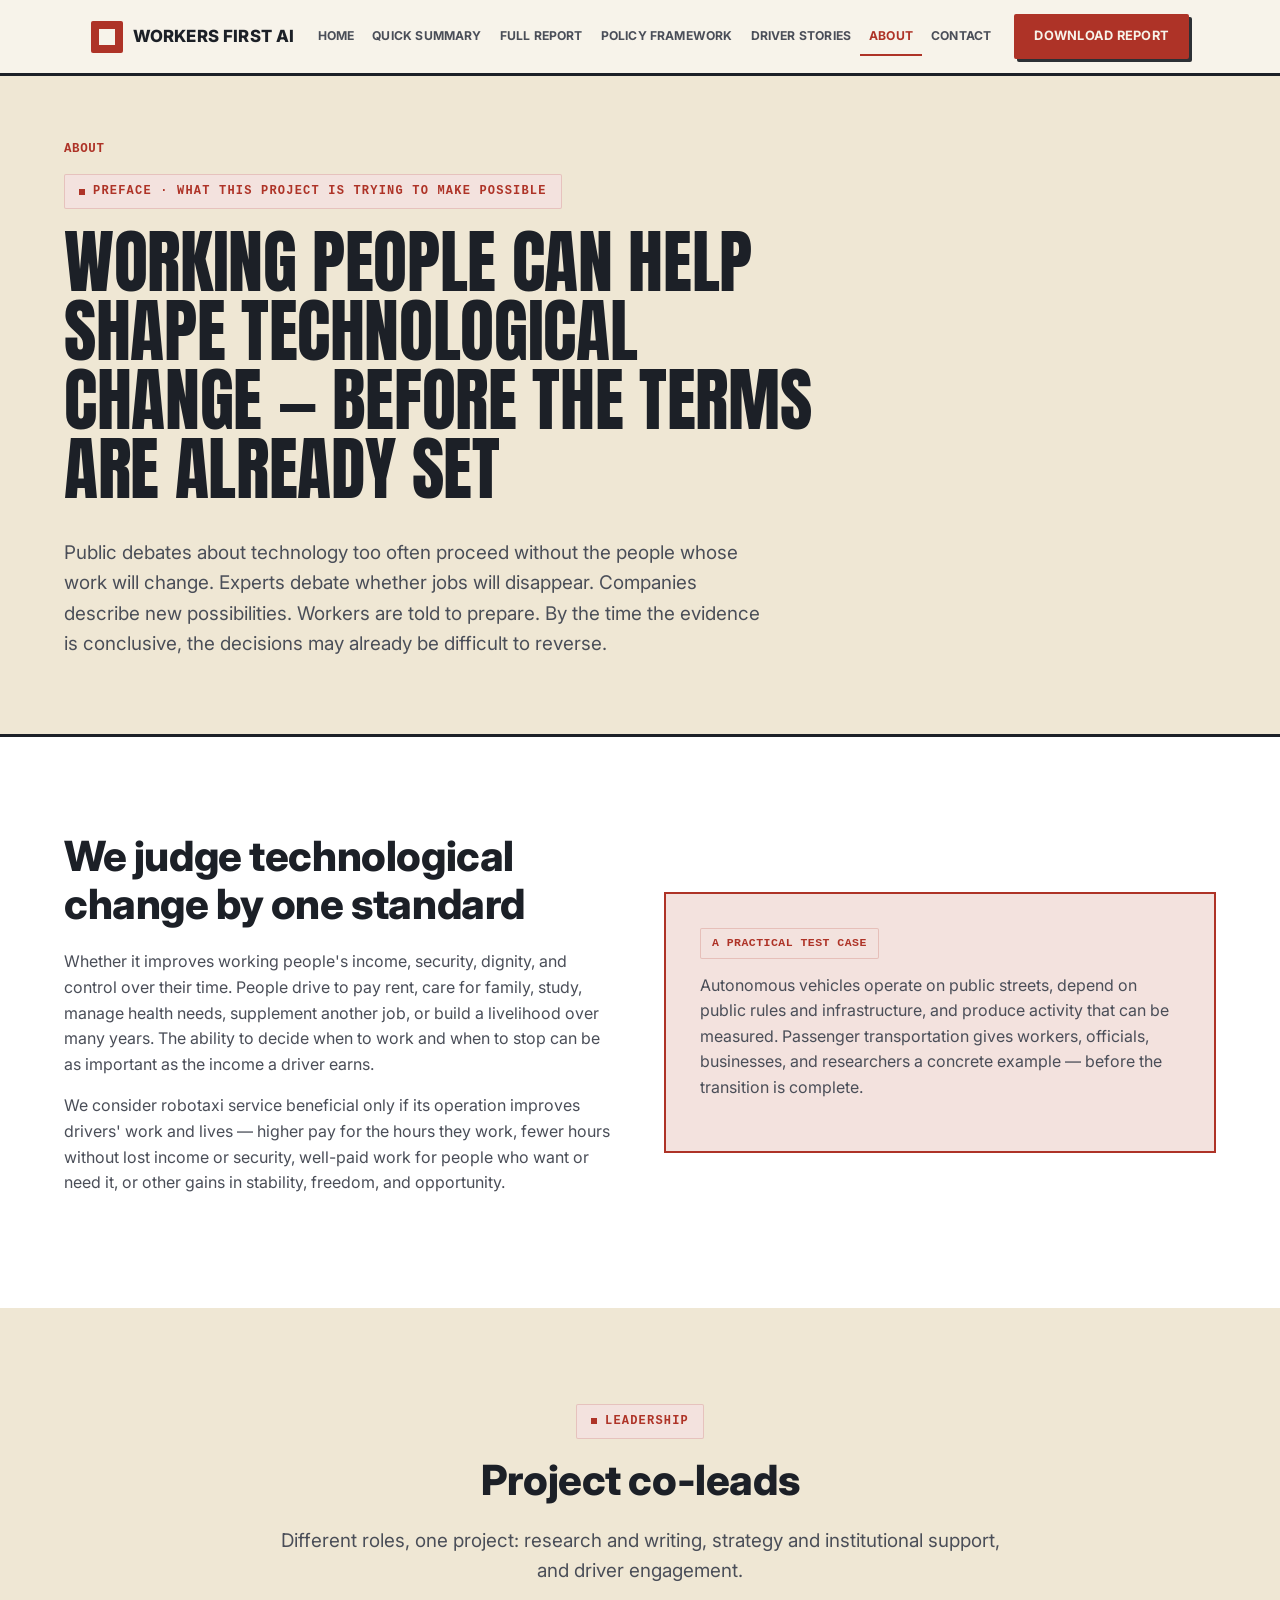
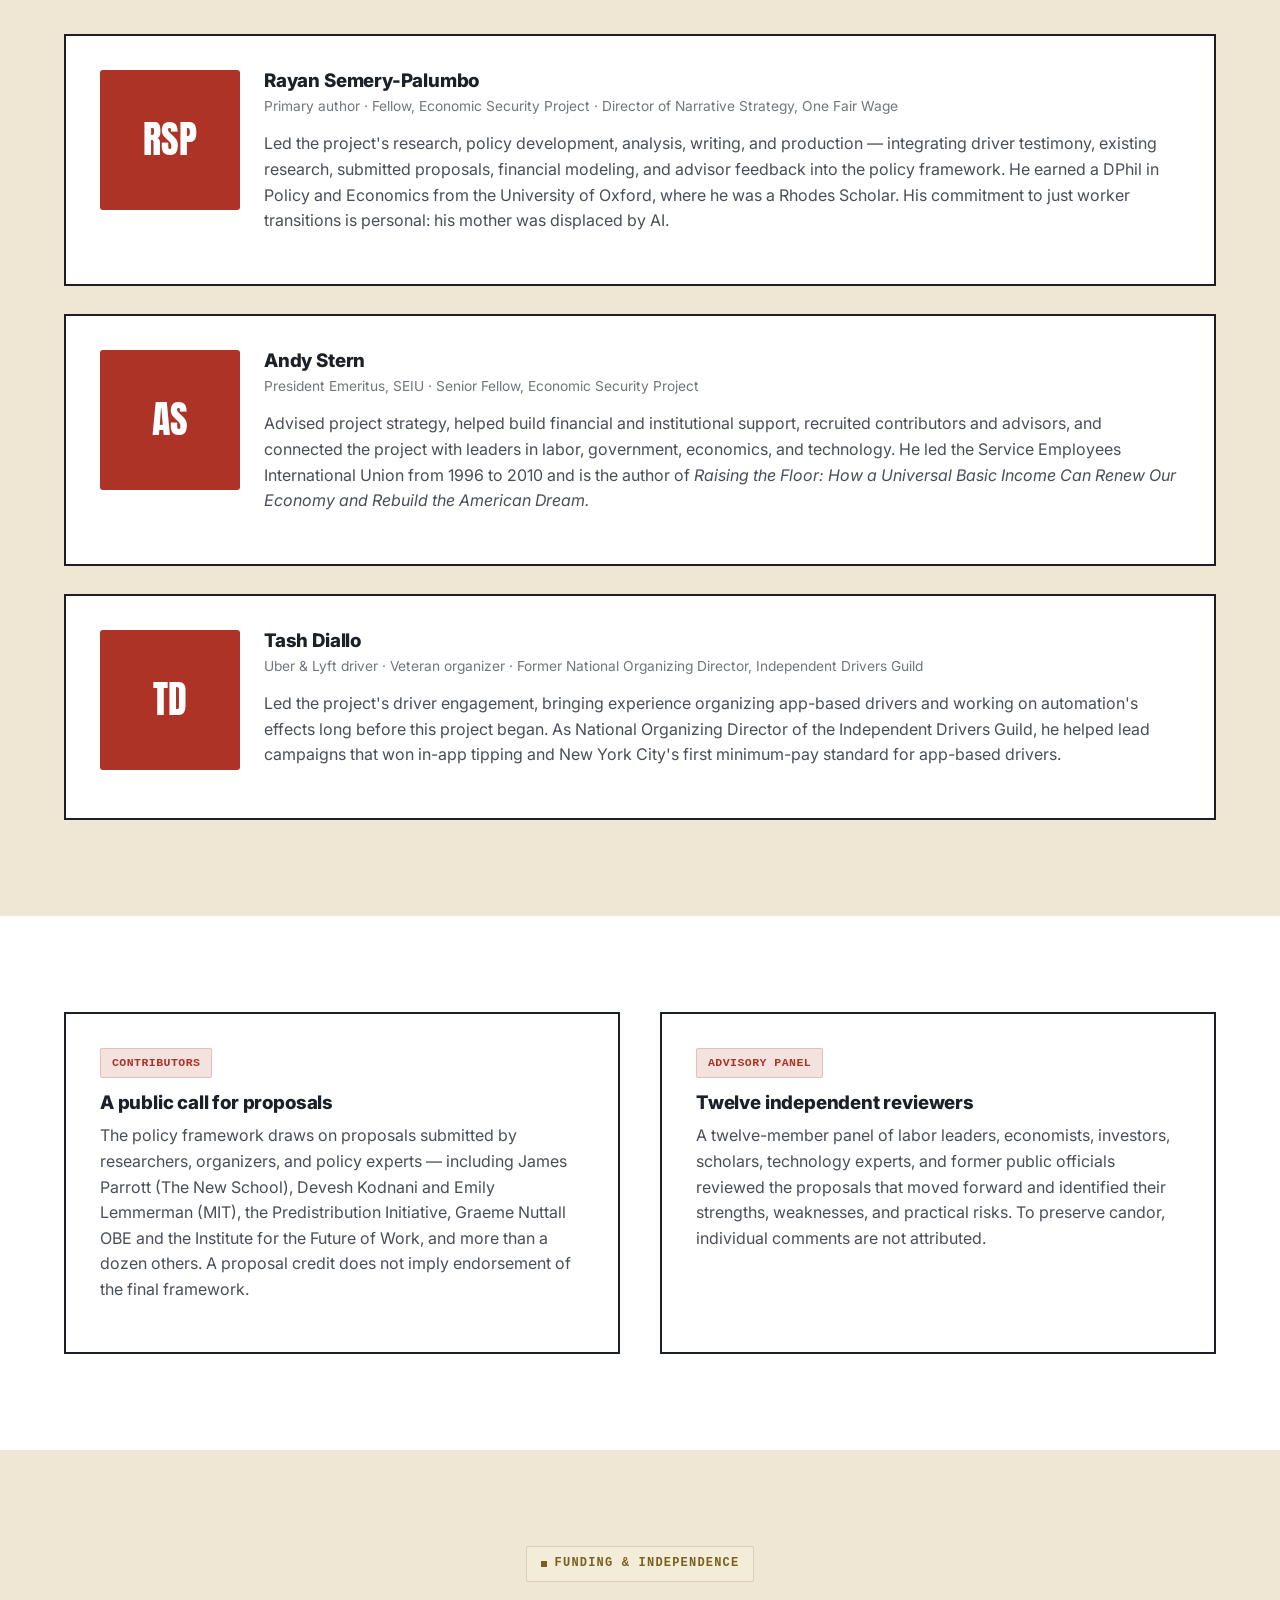
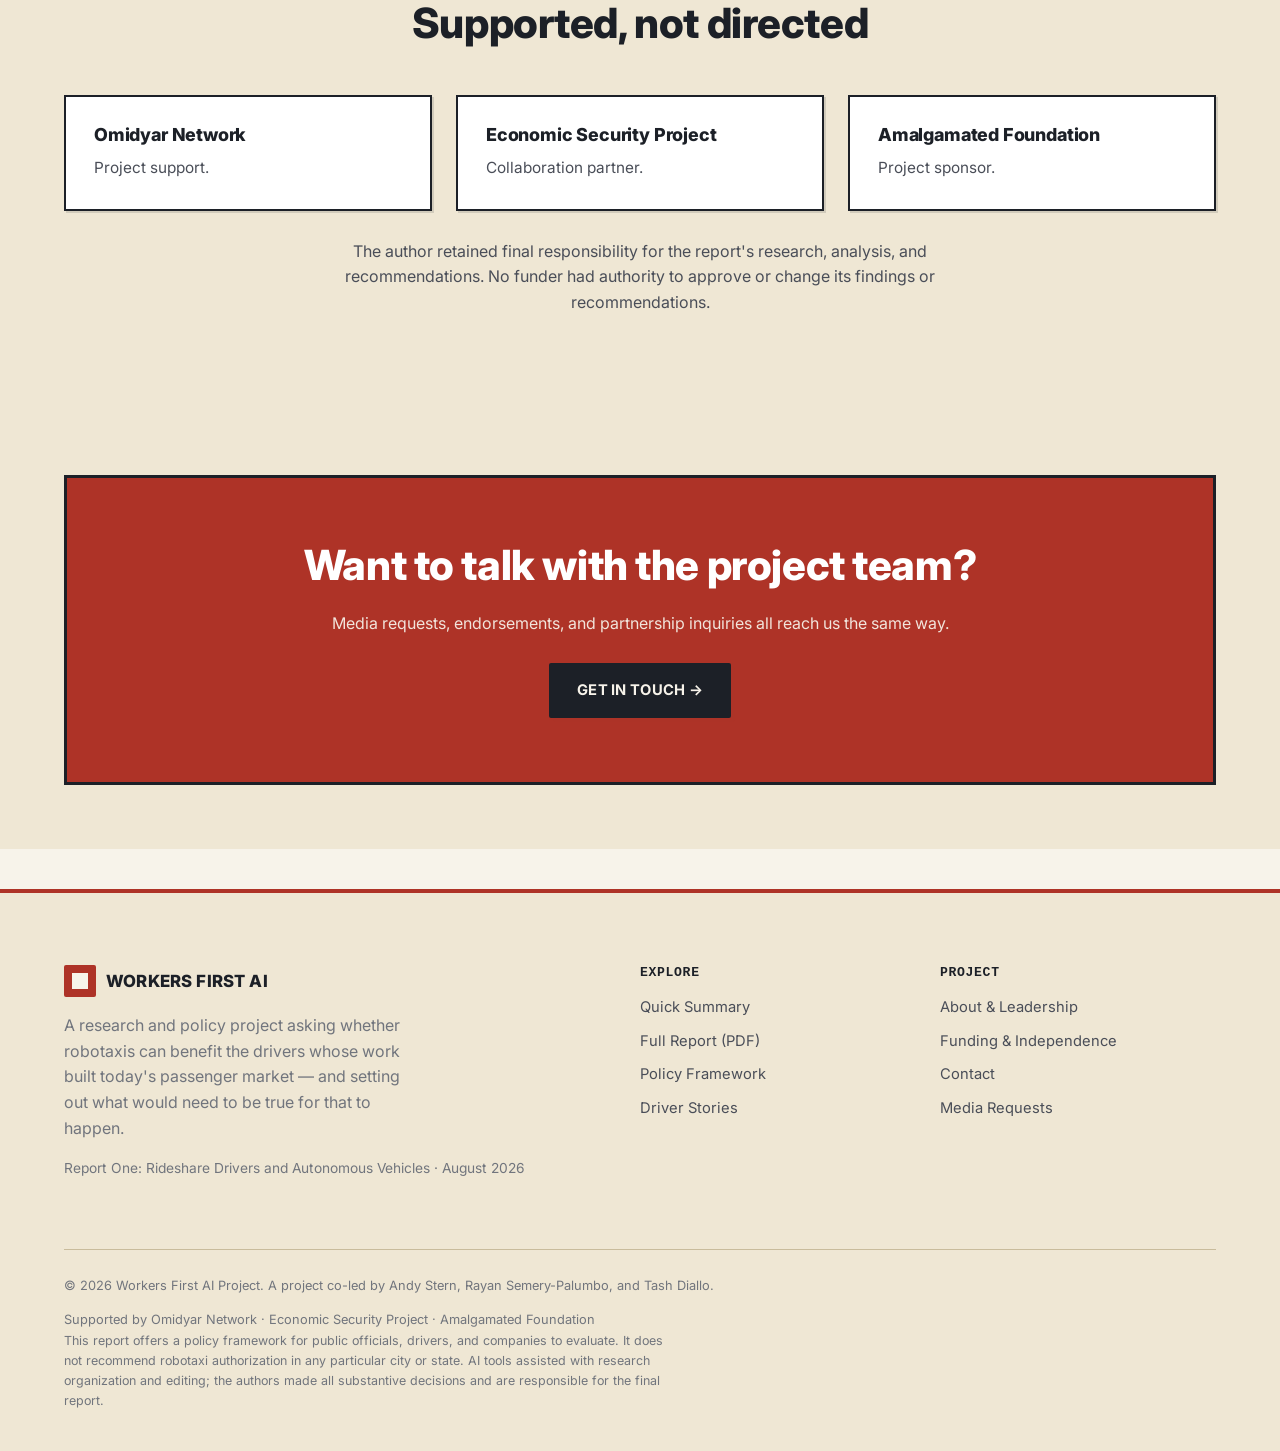
==== commit 22687e4d: "Remove AI-assisted research and editing disclosure section from About page" ====
--- a/about.html
+++ b/about.html
@@ -117,17 +117,6 @@
     </div>
   </section>
 
-  <!-- AI DISCLOSURE -->
-  <section class="bg-white">
-    <div class="container">
-      <div class="panel reveal" style="max-width:820px; margin:0 auto;">
-        <span class="tag teal">Disclosure</span>
-        <h3 style="margin-top:14px;">AI-assisted research and editing</h3>
-        <p>AI tools assisted with research organization, transcript search, source comparison, editing, and document production — including parts of this website. Rayan Semery-Palumbo directed their use, checked the report's claims and citations against the underlying sources, made the substantive and editorial decisions, and accepts responsibility for the final report. AI tools are not authors.</p>
-      </div>
-    </div>
-  </section>
-
   <section class="tight bg-alt">
     <div class="container reveal">
       <div class="band">
--- a/css/style.css
+++ b/css/style.css
@@ -138,7 +138,7 @@
   background:var(--bg);
   border-bottom:3px solid var(--ink);
 }
-.nav .container{ display:flex; align-items:center; justify-content:space-between; gap:24px; }
+.nav .container{ display:flex; align-items:center; justify-content:space-between; gap:14px; }
 .brand{ display:flex; align-items:center; gap:10px; font-family:var(--font-head); font-weight:800; font-size:1.05rem; color:var(--ink); text-transform:uppercase; letter-spacing:.01em; }
 .brand .mark{
   width:32px; height:32px; border-radius:var(--radius-sm); background:var(--blue-600);
@@ -149,9 +149,9 @@
 }
 .brand-text{ white-space:nowrap; }
 
-.nav-links{ display:flex; align-items:center; gap:2px; }
+.nav-links{ display:flex; align-items:center; gap:0; }
 .nav-links a{
-  font-weight:700; font-size:.82rem; letter-spacing:.03em; text-transform:uppercase; color:var(--ink-soft); padding:9px 12px;
+  font-weight:700; font-size:.76rem; letter-spacing:.015em; text-transform:uppercase; color:var(--ink-soft); padding:9px 9px;
   white-space:nowrap; border-bottom:2px solid transparent; transition:color .15s ease, border-color .15s ease;
 }
 .nav-links a:hover{ color:var(--blue-600); }
@@ -167,10 +167,10 @@
 .nav-toggle span::before{ position:absolute; top:-6px; }
 .nav-toggle span::after{ position:absolute; top:6px; }
 
-@media (max-width: 1180px){
+@media (max-width: 1500px){
   .nav-cta a.btn-ghost{ display:none; }
 }
-@media (max-width: 920px){
+@media (max-width: 1150px){
   .nav-links{
     position:fixed; inset:var(--nav-h) 0 0 0; background:var(--bg); flex-direction:column; align-items:stretch;
     padding:20px; gap:4px; transform:translateY(-12px); opacity:0; pointer-events:none; transition:.2s ease;
@@ -187,38 +187,44 @@
   .brand .mark{ width:28px; height:28px; }
 }
 
-/* ---- hero (split panel: copy + photos) ---- */
-.hero{ background:var(--blue-600); overflow:hidden; }
-.hero-grid{ display:grid; grid-template-columns:1.05fr .95fr; align-items:stretch; min-height:600px; }
-.hero-copy{ padding:88px 56px; display:flex; flex-direction:column; justify-content:center; color:var(--on-blue); }
+/* ---- hero (full-bleed faded photo wall, text overlaid) ---- */
+.hero{ position:relative; height:560px; overflow:hidden; background:var(--blue-600); }
+
+.hero-photos{
+  position:absolute; inset:0; z-index:0;
+  display:grid; grid-template-columns:repeat(8,1fr); grid-template-rows:repeat(2,1fr);
+  gap:2px; background:var(--ink);
+}
+.hero-photos img{ width:100%; height:100%; object-fit:cover; object-position:center 22%; display:block; filter:saturate(.45) brightness(1.08); }
+.hero-photos::after{
+  content:""; position:absolute; inset:0; pointer-events:none;
+  background:rgba(174,51,39,0.9);
+}
+
+.hero-copy{ position:relative; z-index:1; height:100%; display:flex; flex-direction:column; align-items:flex-start; justify-content:center; color:var(--on-blue); }
 .hero-kicker{
   display:inline-flex; align-items:center; gap:10px; align-self:flex-start;
-  font-family:var(--font-mono); font-weight:700; font-size:.76rem; letter-spacing:.1em; text-transform:uppercase;
-  color:var(--on-blue); background:rgba(28,32,39,0.22); padding:8px 14px; border-radius:var(--radius-sm); margin-bottom:26px;
-}
-.hero-copy h1.h-xl{ color:#fff; margin-bottom:22px; }
-.hero-copy p.lede{ color:rgba(247,243,234,0.92); max-width:52ch; font-size:1.12rem; }
-.hero-actions{ display:flex; flex-wrap:wrap; gap:14px; margin-top:30px; }
-.hero-meta{ margin-top:38px; display:flex; flex-wrap:wrap; gap:10px; }
+  font-family:var(--font-mono); font-weight:700; font-size:.72rem; letter-spacing:.1em; text-transform:uppercase;
+  color:var(--on-blue); background:rgba(28,32,39,0.3); padding:7px 13px; border-radius:var(--radius-sm); margin-bottom:18px;
+}
+.hero-copy h1.h-xl{ color:#fff; margin-bottom:16px; font-size:clamp(2rem, 3.6vw, 3.2rem); }
+.hero-copy p.lede{ color:rgba(247,243,234,0.95); max-width:52ch; font-size:1.02rem; margin-bottom:0; }
+.hero-actions{ display:flex; flex-wrap:wrap; gap:12px; margin-top:22px; }
+.hero-meta{ margin-top:22px; display:flex; flex-wrap:wrap; gap:8px; }
 .hero-meta .pill{
-  display:flex; align-items:center; gap:7px; background:rgba(28,32,39,0.2);
-  padding:9px 14px; border-radius:var(--radius-sm); font-size:.8rem; font-weight:700; color:var(--on-blue);
+  display:flex; align-items:center; gap:7px; background:rgba(28,32,39,0.3);
+  padding:7px 12px; border-radius:var(--radius-sm); font-size:.74rem; font-weight:700; color:var(--on-blue);
   font-family:var(--font-mono); letter-spacing:.02em;
 }
 .hero-meta .pill b{ color:#fff; }
 
-.hero-photos{ display:grid; grid-template-columns:1fr 1fr; grid-auto-rows:1fr; gap:2px; background:var(--ink); position:relative; }
-.hero-photos img{ width:100%; height:100%; object-fit:cover; display:block; filter:saturate(1.05); }
-.hero-photos::after{
-  content:""; position:absolute; inset:0; pointer-events:none;
-  background:linear-gradient(90deg, rgba(174,51,39,0.85), transparent 12%);
-}
-
 @media (max-width: 920px){
-  .hero-grid{ grid-template-columns:1fr; }
-  .hero-copy{ padding:64px 28px; }
-  .hero-photos{ grid-template-columns:repeat(4,1fr); grid-auto-rows:120px; }
-  .hero-photos::after{ background:linear-gradient(180deg, rgba(174,51,39,0.7), transparent 20%); }
+  .hero{ height:620px; }
+  .hero-photos{ grid-template-columns:repeat(4,1fr); grid-template-rows:repeat(4,1fr); }
+  .hero-copy{ padding:0 24px; max-width:none; }
+}
+@media (max-width: 480px){
+  .hero{ height:660px; }
 }
 
 /* ---- mini hero (thank-you page) ---- */
@@ -315,11 +321,51 @@
 .tag.warm{ background:#F2ECD8; color:var(--amber-600); border-color:rgba(122,95,31,0.22); }
 .tag.teal{ background:#E9EBE2; color:var(--cyan-500); border-color:rgba(92,107,71,0.22); }
 
-/* ---- table of contents list ---- */
-.toc-list{ display:flex; flex-direction:column; }
-.toc-list li{ display:flex; justify-content:space-between; gap:16px; padding:14px 0; border-bottom:1px dashed var(--border-strong); font-weight:700; color:var(--ink); }
-.toc-list li span.pg{ color:var(--ink-mute); font-weight:700; font-family:var(--font-mono); }
-.toc-list li.sub{ padding-left:20px; font-weight:500; color:var(--ink-soft); }
+/* ---- table of contents: front/back matter strip ---- */
+.toc-frontmatter{ display:flex; flex-wrap:wrap; gap:12px; margin:0 0 40px; }
+.toc-frontmatter:last-of-type{ margin:40px 0 0; }
+.toc-fm-item{
+  display:flex; align-items:baseline; gap:12px; flex:1 1 260px;
+  background:var(--surface-soft); border:2px solid var(--ink); padding:16px 18px;
+  font-family:var(--font-head); font-weight:700; color:var(--ink); font-size:.98rem;
+  transition:transform .14s ease, box-shadow .14s ease, background .14s ease;
+}
+.toc-fm-item:hover{ background:var(--blue-100); transform:translate(-2px,-2px); box-shadow:var(--shadow-sm); }
+.toc-fm-item span:first-child{ flex:1; }
+.toc-fm-item .pg{
+  font-family:var(--font-mono); font-weight:700; font-variant-numeric:tabular-nums;
+  color:var(--blue-600); font-size:.86rem;
+}
+.toc-fm-item .pg::before{ content:"P."; margin-right:3px; color:var(--ink-mute); }
+
+/* ---- table of contents: numbered part cards ---- */
+.toc-parts{ display:grid; grid-template-columns:repeat(2,1fr); gap:2px; background:var(--ink); border:2px solid var(--ink); }
+.toc-part{ background:var(--surface); padding:32px; transition:background .16s ease; }
+.toc-part:hover{ background:var(--surface-soft); }
+.toc-part-head{ display:flex; align-items:flex-start; gap:18px; margin-bottom:20px; }
+.toc-part-num{
+  font-family:var(--font-display); font-weight:400; font-size:2.6rem; line-height:.85;
+  color:var(--blue-600); flex:none;
+}
+.toc-part-range{
+  display:block; font-family:var(--font-mono); font-weight:700; font-size:.72rem; letter-spacing:.08em;
+  color:var(--ink-mute); margin-bottom:4px;
+}
+.toc-part-head h3{ margin:0; font-size:1.2rem; color:var(--ink); line-height:1.25; }
+.toc-part ul{ display:flex; flex-direction:column; }
+.toc-part li{ border-top:1px dashed var(--border-strong); }
+.toc-part li a{
+  display:flex; justify-content:space-between; align-items:baseline; gap:14px;
+  padding:11px 2px; font-size:.92rem; color:var(--ink-soft); text-decoration:none;
+  transition:color .12s ease, padding-left .12s ease;
+}
+.toc-part li a:hover{ color:var(--blue-600); padding-left:6px; }
+.toc-part li a:hover span:first-child{ text-decoration:underline; text-underline-offset:3px; }
+.toc-part li .pg{
+  font-family:var(--font-mono); font-weight:700; font-variant-numeric:tabular-nums;
+  color:var(--blue-600); flex:none;
+}
+@media (max-width:760px){ .toc-parts{ grid-template-columns:1fr; } }
 
 /* ---- photo strip / masonry ---- */
 .photo-strip{ display:grid; grid-template-columns:repeat(6,1fr); gap:2px; background:var(--ink); border:2px solid var(--ink); }
@@ -358,7 +404,7 @@
 .footer a:hover{ color:var(--blue-600); }
 .footer h4{ color:var(--ink); font-size:.82rem; margin-bottom:16px; text-transform:uppercase; letter-spacing:.05em; font-family:var(--font-mono); }
 .footer .brand{ color:var(--ink); }
-.footer .grid{ grid-template-columns:2fr 1fr 1fr 1.2fr; }
+.footer .grid{ grid-template-columns:2fr 1fr 1fr; }
 @media (max-width:820px){ .footer .grid{ grid-template-columns:1fr 1fr; } }
 @media (max-width:520px){ .footer .grid{ grid-template-columns:1fr; } }
 .footer li{ margin-bottom:10px; font-size:.92rem; }
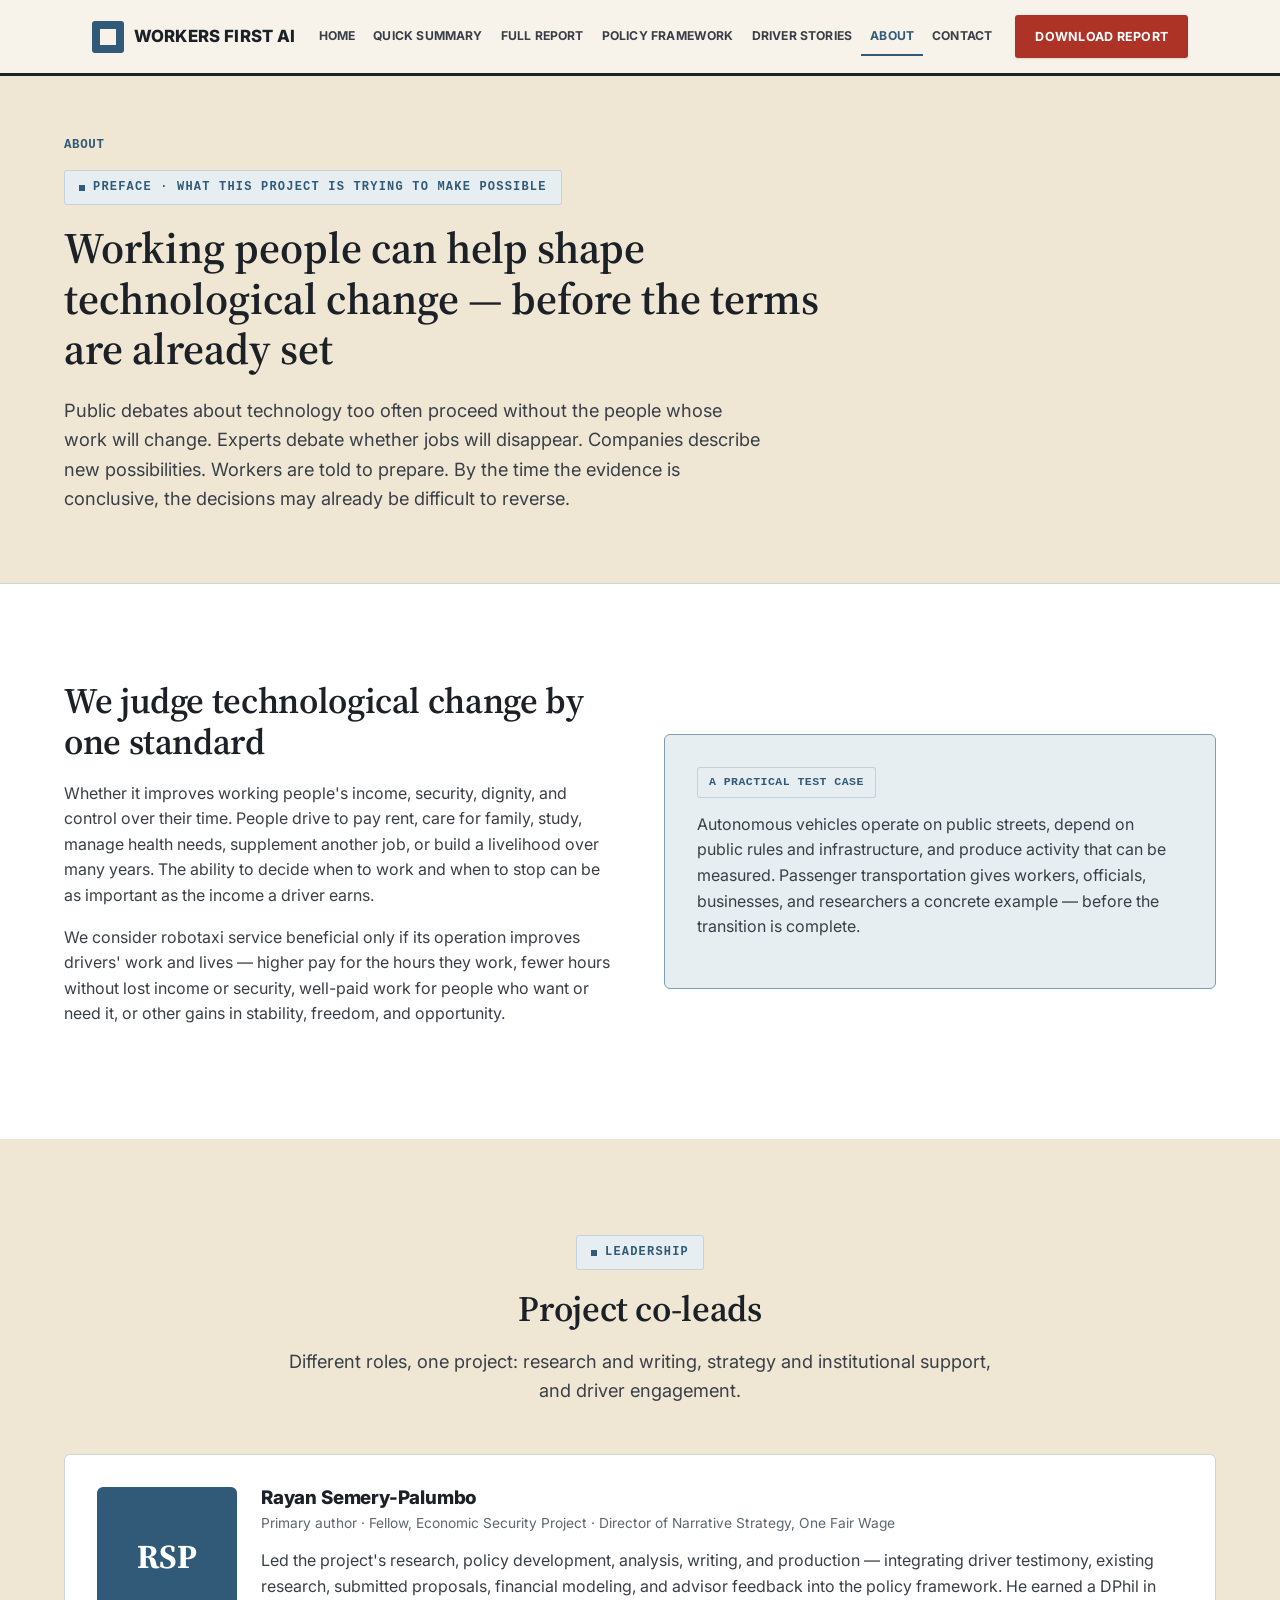
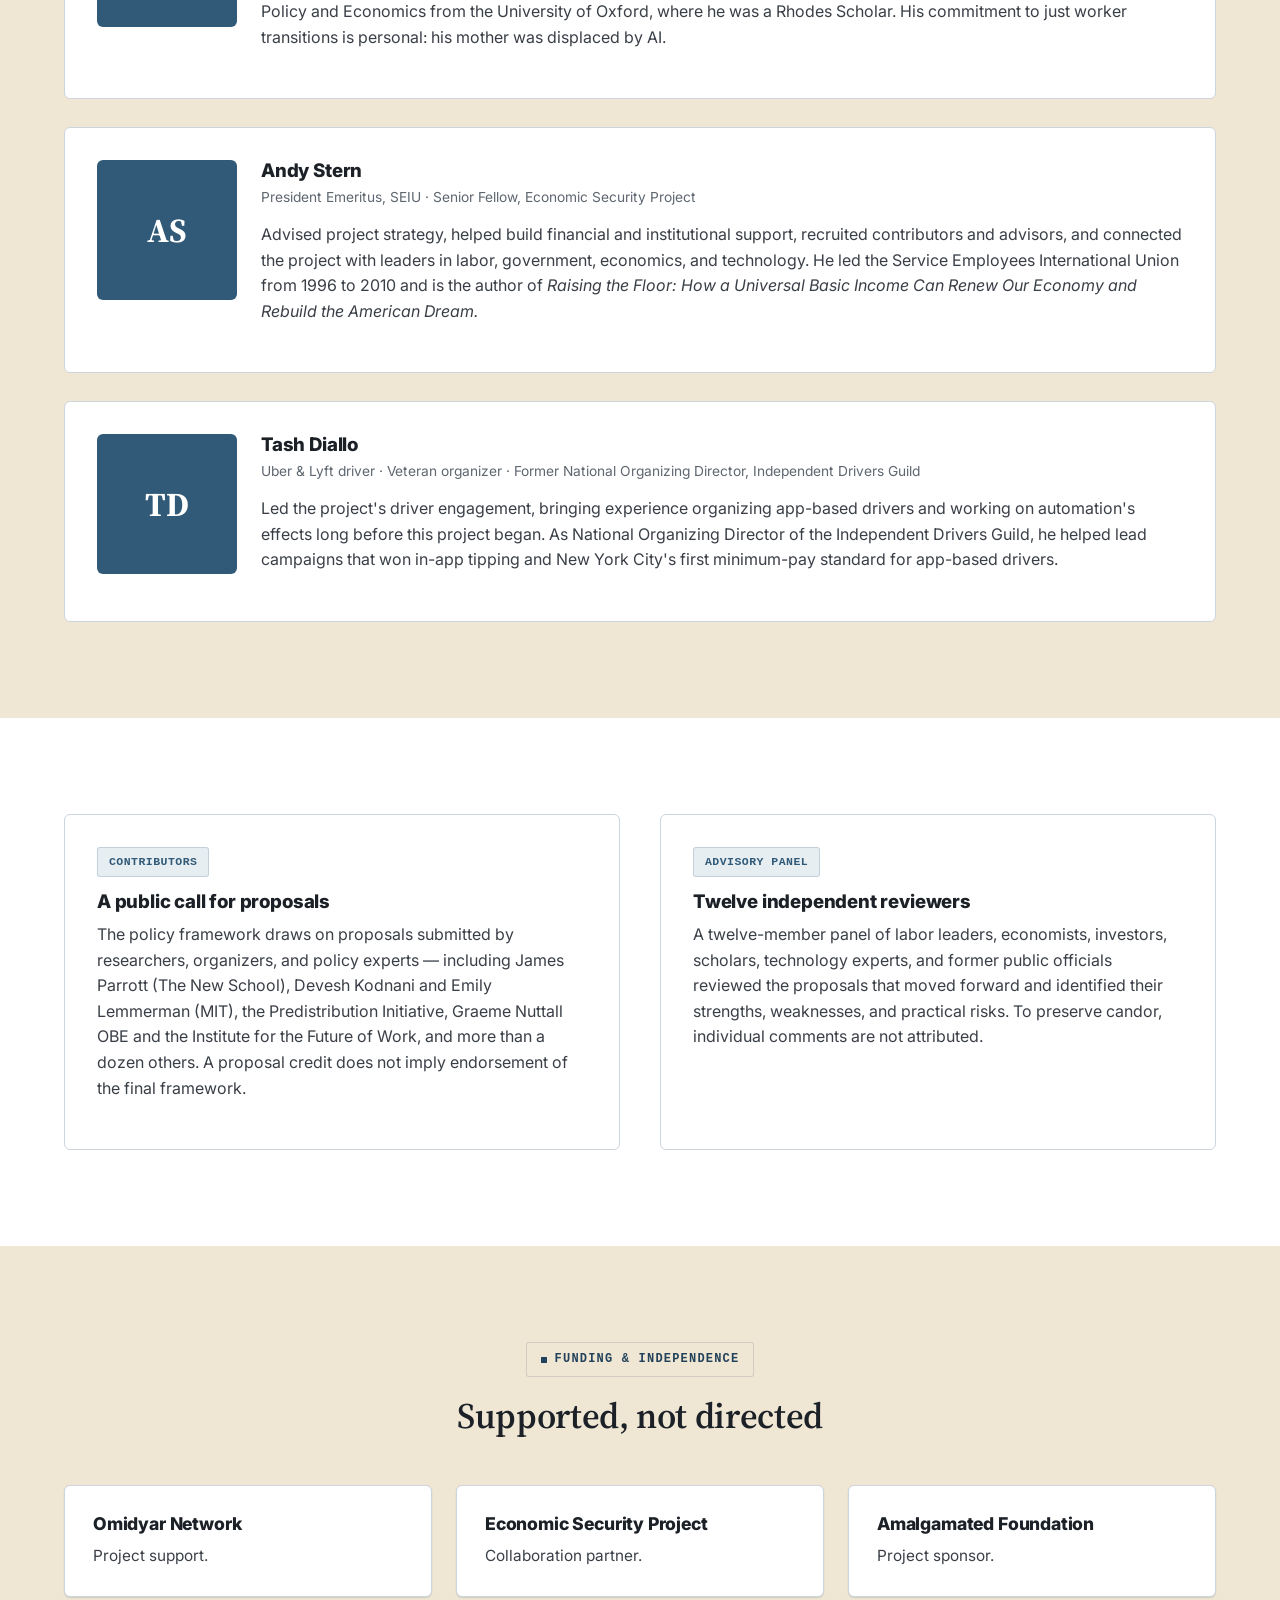
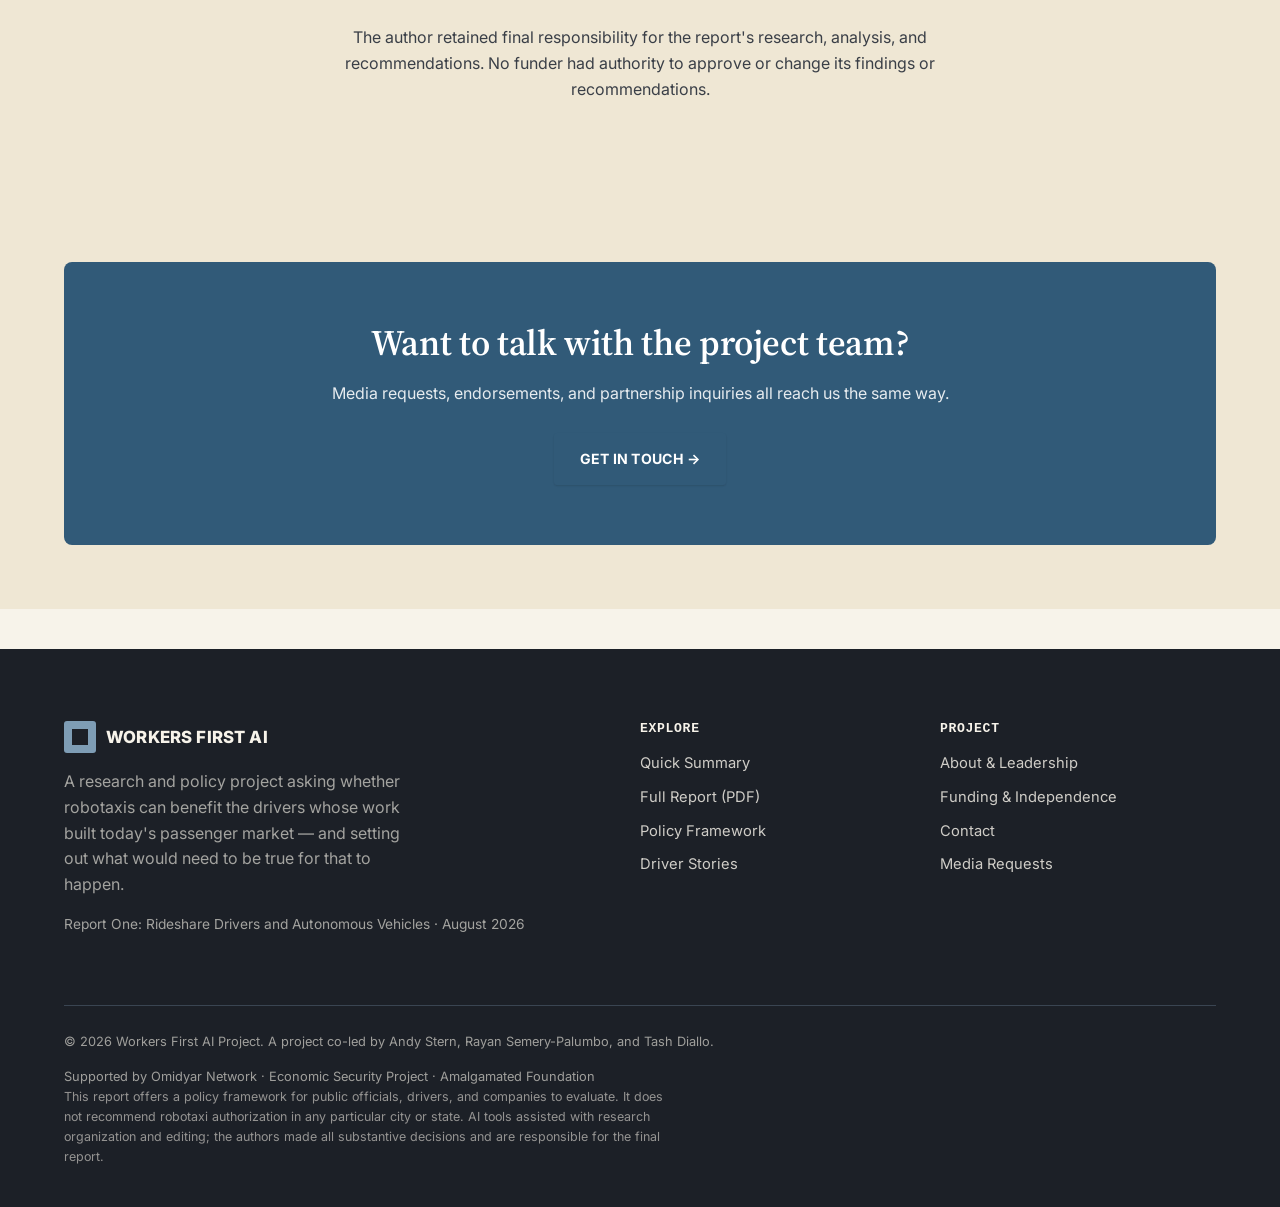
==== commit b333b600: "Redesign visual system: editorial research with worker voice Replace the red-dominant "Worker Bullet" ====
--- a/about.html
+++ b/about.html
@@ -10,7 +10,7 @@
 <style>
   .bio-card{ display:grid; grid-template-columns:140px 1fr; gap:24px; align-items:flex-start; }
   @media (max-width:560px){ .bio-card{ grid-template-columns:1fr; } .bio-card .avatar{ width:96px; } }
-  .bio-card .avatar{ width:140px; height:140px; border-radius:var(--radius); background:var(--gradient-brand); display:flex; align-items:center; justify-content:center; color:#fff; font-family:var(--font-display); font-weight:400; font-size:2.4rem; }
+  .bio-card .avatar{ width:140px; height:140px; border-radius:var(--radius); background:var(--gradient-brand); display:flex; align-items:center; justify-content:center; color:#fff; font-family:var(--font-editorial); font-weight:700; font-size:2.1rem; }
 </style>
 </head>
 <body data-page="about">
@@ -122,7 +122,7 @@
       <div class="band">
         <h2 class="h-lg">Want to talk with the project team?</h2>
         <p>Media requests, endorsements, and partnership inquiries all reach us the same way.</p>
-        <div class="actions"><a href="contact.html" class="btn btn-warm">Get in touch →</a></div>
+        <div class="actions"><a href="contact.html" class="btn btn-primary">Get in touch →</a></div>
       </div>
     </div>
   </section>
--- a/css/style.css
+++ b/css/style.css
@@ -1,62 +1,87 @@
 /* ==========================================================================
    Workers First AI — Design System
-   Direction: "Worker Bulletin" — bold color-blocking, poster typography,
-   red / ink / cream. No gradients, no soft glow, no dark mode.
-   Edit tokens in :root to reskin the entire site from one place.
+   Direction: "Editorial Research with Worker Voice" — a credible research
+   and public-policy publication, not a campaign site. Report blue carries
+   research/evidence/navigation; worker red is reserved for the report
+   download, driver voices, and human-impact moments. Driver Stories keeps
+   a stronger, more expressive treatment; every other page stays calm.
+   No gradients, no dark mode. Edit tokens in :root to reskin the site.
    ========================================================================== */
 
-@import url('https://fonts.googleapis.com/css2?family=Anton&family=Inter:wght@400;500;600;700;800;900&display=swap');
+@import url('https://fonts.googleapis.com/css2?family=Anton&family=Source+Serif+4:opsz,wght@8..60,400;8..60,600;8..60,700&family=Inter:wght@400;500;600;700;800;900&display=swap');
 
 :root{
-  /* ---- Brand palette ----
-     Variable names kept stable across a refactor (blue-900, blue-600, etc.)
-     even though the palette itself is now red/ink/cream — several pages
-     reference these tokens inline, and renaming them would mean hunting
-     down every inline style. Think of the names as slots, not colors. */
-  --blue-900:#1C2027;   /* ink — primary text & headings */
-  --blue-700:#7A2119;   /* red-deep — hover/pressed */
-  --blue-600:#AE3327;   /* red — primary brand accent */
-  --blue-500:#C24632;   /* red-mid — lighter accent, links on dark */
-  --blue-100:#F3E2DE;   /* red-soft — tinted badge/panel backgrounds */
-  --cyan-500:#5C6B47;   /* olive — secondary neutral tag accent */
-  --violet-500:#7A2119; /* alias of red-deep, kept for compatibility */
-  --amber-500:#A6822E;  /* ochre — warm tag/callout accent */
-  --amber-600:#7A5F1F;  /* ochre-deep */
-  --coral-500:#AE3327;  /* alias of red, kept for compatibility */
+  /* ---- Core palette (source of truth) ---- */
+  --color-ink:#1C2027;
+  --color-paper:#F7F3EA;
+  --color-white:#FFFFFF;
+  --color-report-blue:#315A78;
+  --color-report-blue-deep:#22415A;
+  --color-soft-blue:#7E9DB5;
+  --color-soft-blue-tint:#E7EEF2;
+  --color-worker-red:#AE3327;
+  --color-worker-red-deep:#7A2119;
+  --color-worker-red-tint:#F3E2DE;
+  --color-sand:#EFE7D4;
+  --color-muted:#5E6670;
+  --color-border:#CDD5DC;
+  --color-border-strong:#AEB9C2;
+
+  /* ---- Brand palette (legacy slot names) ----
+     Several pages reference these tokens directly (inline styles, page-local
+     <style> blocks). Rather than hunt down every inline reference, the slots
+     are kept and re-pointed at the new palette above — most of the old
+     "blue-600" (red accent) slot now resolves to report blue, since research
+     labels/links/numbers/citations are the dominant use of that slot. */
+  --blue-900:var(--color-ink);
+  --blue-700:var(--color-report-blue-deep);
+  --blue-600:var(--color-report-blue);
+  --blue-500:var(--color-soft-blue);
+  --blue-100:var(--color-soft-blue-tint);
+  --cyan-500:var(--color-soft-blue);
+  --violet-500:var(--color-report-blue-deep);
+  --amber-500:var(--color-soft-blue);
+  --amber-600:var(--color-report-blue-deep);
+  --coral-500:var(--color-worker-red);
 
   /* ---- Surfaces ---- */
-  --bg:#F7F3EA;         /* cream — page background (paper) */
-  --bg-alt:#EFE7D4;     /* cream-alt — alternating section background */
-  --surface:#FFFFFF;    /* card background */
+  --bg:var(--color-paper);
+  --bg-alt:var(--color-sand);
+  --surface:var(--color-white);
   --surface-soft:#FCFAF3;
-  --border:#DED4BC;     /* rule — hairline border, warm-neutral */
-  --border-strong:#C9BC9C;
+  --border:var(--color-border);
+  --border-strong:var(--color-border-strong);
 
   /* ---- Text ---- */
-  --ink:#1C2027;
-  --ink-soft:#4A4E58;
-  --ink-mute:#71757D;
-  --on-blue:#F7F3EA;    /* text color used on red/ink fills */
+  --ink:var(--color-ink);
+  --ink-soft:#3A3F47;
+  --ink-mute:var(--color-muted);
+  --on-blue:#FFFFFF;    /* text color used on report-blue / worker-red fills */
 
   /* ---- Effects ---- */
-  --radius-sm:2px;
-  --radius:3px;
-  --radius-lg:4px;
-  --radius-pill:3px;    /* no true pills in this system — sharp tags instead */
-  --shadow-sm:2px 2px 0 rgba(28,32,39,0.14);
-  --shadow-md:3px 3px 0 rgba(28,32,39,0.92);
-  --shadow-lg:6px 6px 0 rgba(28,32,39,0.92);
-  --ring:0 0 0 3px rgba(174,51,39,0.28);
-
-  /* Flat fills — named "gradient-*" for inline-style compatibility, but
-     these are solid colors now, deliberately: no gradients in this system. */
-  --gradient-brand: var(--blue-600);
-  --gradient-warm: var(--blue-900);
+  --radius-sm:3px;
+  --radius:6px;
+  --radius-lg:8px;
+  --radius-pill:999px;
+  --shadow-sm:0 1px 2px rgba(28,32,39,0.08), 0 1px 1px rgba(28,32,39,0.06);
+  --shadow-md:0 6px 20px rgba(28,32,39,0.10);
+  --shadow-lg:0 14px 34px rgba(28,32,39,0.14);
+  --shadow-hard:3px 3px 0 rgba(28,32,39,0.9); /* reserved for Driver Stories accents */
+  --ring:0 0 0 3px rgba(49,90,120,0.28);
+
+  /* Flat fills — named "gradient-*" for inline-style compatibility; these
+     are solid colors, deliberately: no gradients in this system. */
+  --gradient-brand: var(--color-report-blue);
+  --gradient-warm: var(--color-ink);
   --gradient-mesh: none;
 
-  --font-display:'Anton', 'Arial Narrow', sans-serif;
-  --font-head:'Inter', -apple-system, BlinkMacSystemFont, 'Segoe UI', sans-serif;
-  --font-body:'Inter', -apple-system, BlinkMacSystemFont, 'Segoe UI', sans-serif;
+  --font-editorial:'Source Serif 4', Georgia, serif;
+  --font-interface:'Inter', Arial, -apple-system, BlinkMacSystemFont, 'Segoe UI', sans-serif;
+  --font-driver-display:'Anton', Impact, 'Arial Narrow', sans-serif;
+
+  --font-display: var(--font-driver-display);
+  --font-head: var(--font-interface);
+  --font-body: var(--font-interface);
   --font-mono: ui-monospace, 'SF Mono', 'Menlo', 'Consolas', monospace;
 
   --maxw:1200px;
@@ -82,6 +107,8 @@
 p{ margin:0 0 1em; color:var(--ink-soft); }
 button{ font-family:inherit; }
 
+:focus-visible{ outline:3px solid var(--color-report-blue); outline-offset:2px; }
+
 .container{ max-width:var(--maxw); margin:0 auto; padding:0 24px; }
 .container-narrow{ max-width:820px; margin:0 auto; padding:0 24px; }
 
@@ -93,41 +120,64 @@
 .eyebrow{
   display:inline-flex; align-items:center; gap:8px;
   font-family:var(--font-mono); font-weight:700; font-size:.75rem;
-  letter-spacing:.1em; text-transform:uppercase; color:var(--blue-600);
-  background:var(--blue-100); padding:7px 14px; border-radius:var(--radius-sm);
-  margin-bottom:18px; border:1px solid rgba(174,51,39,0.18);
-}
-.eyebrow.warm{ color:var(--amber-600); background:#F2ECD8; border-color:rgba(122,95,31,0.2); }
+  letter-spacing:.1em; text-transform:uppercase; color:var(--color-report-blue);
+  background:var(--color-soft-blue-tint); padding:7px 14px; border-radius:var(--radius-sm);
+  margin-bottom:18px; border:1px solid rgba(49,90,120,0.18);
+}
+.eyebrow.warm{ color:var(--color-report-blue-deep); background:var(--color-sand); border-color:rgba(94,102,112,0.2); }
 .eyebrow .dot{ width:6px; height:6px; background:currentColor; }
 
 .section-head{ max-width:720px; margin:0 0 48px; }
 .section-head.center{ margin-left:auto; margin-right:auto; text-align:center; }
-h2.h-lg{ font-size:clamp(1.9rem, 3.4vw, 2.6rem); }
+h2.h-lg{ font-size:clamp(1.7rem, 2.8vw, 2.3rem); }
 h1.h-xl{
   font-family:var(--font-display); font-weight:400; text-transform:uppercase;
   font-size:clamp(2.5rem, 5.6vw, 4.4rem); line-height:0.98; letter-spacing:-0.005em;
 }
-.lede{ font-size:1.18rem; color:var(--ink-soft); }
-
-/* ---- buttons ---- */
+.lede{ font-size:1.14rem; color:var(--ink-soft); }
+
+/* ---- research-page editorial headings ----
+   Home and Driver Stories keep the Anton display treatment (scoped via
+   data-page below); every other page — Summary, Full Report, Policy
+   Framework, About, Contact, and the thank-you page — renders h1.h-xl and
+   h2.h-lg in title-case Source Serif 4 instead, per the "editorial
+   research" brief. Scoping by data-page means no HTML class changes were
+   needed on any of those pages. */
+body:not([data-page="home"]):not([data-page="drivers"]) h1.h-xl{
+  font-family:var(--font-editorial); font-weight:600; text-transform:none;
+  font-size:clamp(1.9rem, 3.4vw, 3.15rem); line-height:1.16; letter-spacing:normal;
+  max-width:900px;
+}
+body:not([data-page="home"]):not([data-page="drivers"]) h2.h-lg{
+  font-family:var(--font-editorial); font-weight:600;
+}
+
+/* ---- buttons ----
+   Two primary actions, kept visually distinct on purpose: .btn-primary is
+   the report-blue "research & briefing" action (read the summary, explore
+   the framework, request a briefing, send the contact form); .btn-warm is
+   the worker-red "download the report / driver voice" action. Everything
+   else is a neutral secondary. */
 .btn{
   display:inline-flex; align-items:center; justify-content:center; gap:10px;
-  font-family:var(--font-head); font-weight:700; font-size:.92rem;
+  font-family:var(--font-head); font-weight:700; font-size:.88rem;
   letter-spacing:.02em; text-transform:uppercase;
-  padding:14px 26px; border-radius:var(--radius-sm);
+  padding:13px 24px; border-radius:var(--radius-sm);
   border:2px solid transparent; cursor:pointer; white-space:nowrap;
-  transition:transform .14s ease, box-shadow .14s ease, background .14s ease, border-color .14s ease;
-}
-.btn:active{ transform:translate(2px,2px); box-shadow:none !important; }
-.btn-primary{ background:var(--blue-600); color:var(--on-blue); box-shadow:var(--shadow-md); border-color:var(--blue-600); }
-.btn-primary:hover{ background:var(--blue-700); border-color:var(--blue-700); transform:translate(-1px,-1px); box-shadow:var(--shadow-lg); }
-.btn-warm{ background:var(--ink); color:var(--bg); box-shadow:4px 4px 0 rgba(174,51,39,0.55); border-color:var(--ink); }
-.btn-warm:hover{ transform:translate(-1px,-1px); box-shadow:6px 6px 0 rgba(174,51,39,0.6); }
-.btn-ghost{ background:transparent; color:var(--ink); border-color:var(--ink); }
-.btn-ghost:hover{ background:var(--ink); color:var(--bg); }
-.btn-outline-invert{ background:transparent; color:var(--on-blue); border-color:rgba(247,243,234,0.7); }
-.btn-outline-invert:hover{ background:rgba(247,243,234,0.14); border-color:var(--on-blue); }
-.btn-sm{ padding:10px 18px; font-size:.8rem; }
+  transition:transform .14s ease, box-shadow .14s ease, background .14s ease, border-color .14s ease, color .14s ease;
+}
+.btn:active{ transform:translateY(1px); }
+.btn-primary{ background:var(--color-report-blue); color:#fff; box-shadow:var(--shadow-sm); border-color:var(--color-report-blue); }
+.btn-primary:hover{ background:var(--color-report-blue-deep); border-color:var(--color-report-blue-deep); box-shadow:var(--shadow-md); }
+.btn-warm{ background:var(--color-worker-red); color:#fff; box-shadow:var(--shadow-sm); border-color:var(--color-worker-red); }
+.btn-warm:hover{ background:var(--color-worker-red-deep); border-color:var(--color-worker-red-deep); box-shadow:var(--shadow-md); }
+.btn-ghost{ background:transparent; color:var(--ink); border-color:var(--border-strong); }
+.btn-ghost:hover{ background:var(--surface-soft); border-color:var(--color-report-blue); color:var(--color-report-blue); }
+.btn-outline-invert{ background:transparent; color:#fff; border-color:rgba(255,255,255,0.7); }
+.btn-outline-invert:hover{ background:rgba(255,255,255,0.14); border-color:#fff; }
+.btn-white{ background:#fff; color:var(--color-ink); border-color:#fff; }
+.btn-white:hover{ background:var(--color-paper); box-shadow:var(--shadow-md); }
+.btn-sm{ padding:10px 18px; font-size:.78rem; }
 .btn-block{ width:100%; }
 .btn[disabled]{ opacity:.6; cursor:not-allowed; }
 
@@ -182,7 +232,7 @@
   .nav-cta .btn span.long{ display:none; }
 }
 @media (max-width: 560px){
-  .nav-cta .btn-primary{ display:none; }
+  .nav-cta .btn-warm{ display:none; }
   .brand{ font-size:.92rem; gap:8px; }
   .brand .mark{ width:28px; height:28px; }
 }
@@ -198,16 +248,21 @@
 .hero-photos img{ width:100%; height:100%; object-fit:cover; object-position:center 22%; display:block; filter:saturate(.45) brightness(1.08); }
 .hero-photos::after{
   content:""; position:absolute; inset:0; pointer-events:none;
-  background:rgba(174,51,39,0.9);
+  background:rgba(174,51,39,0.78);
 }
 
 .hero-copy{ position:relative; z-index:1; height:100%; display:flex; flex-direction:column; align-items:flex-start; justify-content:center; color:var(--on-blue); }
 .hero-kicker{
   display:inline-flex; align-items:center; gap:10px; align-self:flex-start;
   font-family:var(--font-mono); font-weight:700; font-size:.72rem; letter-spacing:.1em; text-transform:uppercase;
-  color:var(--on-blue); background:rgba(28,32,39,0.3); padding:7px 13px; border-radius:var(--radius-sm); margin-bottom:18px;
-}
-.hero-copy h1.h-xl{ color:#fff; margin-bottom:16px; font-size:clamp(2rem, 3.6vw, 3.2rem); }
+  color:#fff; background:rgba(49,90,120,0.62); padding:7px 13px; border-radius:var(--radius-sm); margin-bottom:18px;
+  border:1px solid rgba(255,255,255,0.2);
+}
+.hero-copy h1.h-xl{
+  color:#fff; margin-bottom:16px; font-family:var(--font-editorial); font-weight:600;
+  text-transform:none; letter-spacing:normal; line-height:1.12;
+  font-size:clamp(2rem, 4vw, 3.1rem);
+}
 .hero-copy p.lede{ color:rgba(247,243,234,0.95); max-width:52ch; font-size:1.02rem; margin-bottom:0; }
 .hero-actions{ display:flex; flex-wrap:wrap; gap:12px; margin-top:22px; }
 .hero-meta{ margin-top:22px; display:flex; flex-wrap:wrap; gap:8px; }
@@ -235,11 +290,11 @@
 
 /* ---- stat strip ---- */
 .stats{
-  display:grid; grid-template-columns:repeat(4,1fr); gap:2px; background:var(--ink);
-  border:2px solid var(--ink);
+  display:grid; grid-template-columns:repeat(4,1fr); gap:1px; background:var(--color-border);
+  border:1px solid var(--color-border); border-radius:var(--radius); overflow:hidden;
 }
 .stat{ background:var(--surface); padding:30px 22px; text-align:center; }
-.stat .num{ font-family:var(--font-display); font-weight:400; font-size:clamp(1.8rem,3.4vw,2.6rem); color:var(--blue-600); }
+.stat .num{ font-family:var(--font-editorial); font-weight:700; font-size:clamp(1.7rem,3.2vw,2.4rem); color:var(--color-report-blue); }
 .stat .label{ font-size:.82rem; color:var(--ink-mute); margin-top:6px; font-weight:600; }
 @media (max-width:760px){ .stats{ grid-template-columns:repeat(2,1fr); } }
 
@@ -252,100 +307,108 @@
 @media (max-width:640px){ .grid-2,.grid-3,.grid-4{ grid-template-columns:1fr; } }
 
 .card{
-  background:var(--surface); border:2px solid var(--ink); border-radius:0;
-  padding:28px; box-shadow:var(--shadow-sm); transition:transform .16s ease, box-shadow .16s ease;
-}
-.card:hover{ transform:translate(-2px,-2px); box-shadow:var(--shadow-md); }
+  background:var(--surface); border:1px solid var(--color-border); border-radius:var(--radius);
+  padding:28px; box-shadow:var(--shadow-sm); transition:transform .16s ease, box-shadow .16s ease, border-color .16s ease;
+}
+.card:hover{ transform:translateY(-2px); box-shadow:var(--shadow-md); border-color:var(--color-soft-blue); }
 .card .icon{
-  width:50px; height:50px; border-radius:var(--radius-sm); display:flex; align-items:center; justify-content:center;
-  background:var(--blue-600); color:#fff; margin-bottom:18px; font-family:var(--font-display); font-weight:400; font-size:1.3rem;
-}
-.card h3{ font-size:1.12rem; margin-bottom:10px; }
+  width:46px; height:46px; border-radius:var(--radius-sm); display:flex; align-items:center; justify-content:center;
+  background:var(--color-report-blue); color:#fff; margin-bottom:18px; font-family:var(--font-editorial); font-weight:700; font-size:1.2rem;
+}
+.card h3{ font-size:1.1rem; margin-bottom:10px; }
 .card p{ margin-bottom:0; font-size:.96rem; }
-.card .num-badge{ font-family:var(--font-mono); font-size:.74rem; font-weight:700; letter-spacing:.06em; color:var(--blue-600); margin-bottom:10px; display:block; text-transform:uppercase; }
+.card .num-badge{ font-family:var(--font-mono); font-size:.74rem; font-weight:700; letter-spacing:.06em; color:var(--color-report-blue); margin-bottom:10px; display:block; text-transform:uppercase; }
 
 .card-photo{ overflow:hidden; padding:0; }
 .card-photo img{ width:100%; aspect-ratio:4/5; object-fit:cover; }
 .card-photo .body{ padding:22px; }
 
-/* ---- pull quote ---- */
+/* ---- pull quote ----
+   A thin worker-red left border marks every quotation as a driver's own
+   words — the one place red is reserved on research-facing pages, per the
+   "driver quotations" allowance in the brief. */
 .quote-card{
-  background:var(--surface); border:2px solid var(--ink);
-  padding:30px; display:flex; gap:20px; align-items:flex-start; box-shadow:var(--shadow-sm);
-}
-.quote-card img{ width:72px; height:72px; border-radius:var(--radius-sm); object-fit:cover; flex:none; border:2px solid var(--ink); }
-.quote-card blockquote{ margin:0 0 12px; font-family:var(--font-head); font-size:1.06rem; color:var(--ink); font-weight:700; line-height:1.4; }
+  background:var(--surface); border:1px solid var(--color-border); border-left:4px solid var(--color-worker-red);
+  border-radius:var(--radius);
+  padding:28px 30px; display:flex; gap:20px; align-items:flex-start; box-shadow:var(--shadow-sm);
+}
+.quote-card img{ width:68px; height:68px; border-radius:var(--radius-sm); object-fit:cover; flex:none; border:1px solid var(--color-border); }
+.quote-card blockquote{ margin:0 0 12px; font-family:var(--font-editorial); font-size:1.12rem; color:var(--ink); font-weight:600; line-height:1.42; font-style:italic; }
 .quote-card cite{ font-style:normal; font-family:var(--font-mono); font-size:.78rem; color:var(--ink-mute); font-weight:600; text-transform:uppercase; letter-spacing:.03em; }
-.quote-mark{ font-family:var(--font-display); font-size:2.4rem; color:var(--blue-600); line-height:0; display:block; margin-bottom:8px; }
+.quote-mark{ font-family:var(--font-editorial); font-size:2.2rem; color:var(--color-worker-red); line-height:0; display:block; margin-bottom:8px; font-weight:700; }
 
 /* ---- timeline / numbered list ---- */
 .steps{ display:flex; flex-direction:column; gap:0; }
-.step{ display:grid; grid-template-columns:52px 1fr; gap:22px; padding:24px 0; border-bottom:1px solid var(--border); }
+.step{ display:grid; grid-template-columns:44px 1fr; gap:22px; padding:22px 0; border-bottom:1px solid var(--color-border); }
 .step:last-child{ border-bottom:none; }
 .step .n{
-  width:40px; height:40px; background:var(--ink); color:var(--bg); font-family:var(--font-display); font-weight:400;
-  display:flex; align-items:center; justify-content:center; font-size:1.15rem; border-radius:var(--radius-sm);
+  width:36px; height:36px; background:var(--color-report-blue); color:#fff; font-family:var(--font-head); font-weight:700;
+  display:flex; align-items:center; justify-content:center; font-size:1rem; border-radius:var(--radius-pill);
 }
 .step h4{ margin:0 0 6px; font-size:1.04rem; color:var(--ink); }
 .step p{ margin:0; }
 
 /* ---- panel / callout ---- */
 .panel{
-  background:var(--surface); border:2px solid var(--ink); padding:34px;
-}
-.panel-tinted{ background:var(--blue-100); border-color:var(--blue-600); }
-.panel-warm{ background:#F2ECD8; border-color:var(--amber-600); }
+  background:var(--surface); border:1px solid var(--color-border); border-radius:var(--radius); padding:32px;
+}
+.panel-tinted{ background:var(--color-soft-blue-tint); border-color:var(--color-soft-blue); }
+.panel-warm{ background:var(--color-sand); border-color:var(--color-border-strong); }
 
 .callout{
-  border-left:5px solid var(--blue-600); background:var(--blue-100);
-  padding:20px 24px; margin:28px 0;
+  border-left:4px solid var(--color-report-blue); background:var(--color-soft-blue-tint);
+  padding:20px 24px; margin:28px 0; border-radius:0 var(--radius) var(--radius) 0;
 }
 .callout p{ margin:0; color:var(--ink); font-weight:600; }
-.callout.amber{ border-left-color:var(--amber-500); background:#F2ECD8; }
-.callout.amber p{ color:#5C4816; }
+.callout.amber{ border-left-color:var(--color-worker-red); background:var(--color-worker-red-tint); }
+.callout.amber p{ color:var(--color-worker-red-deep); }
 
 /* ---- band CTA ---- */
 .band{
-  background:var(--blue-600); padding:64px; color:var(--on-blue); text-align:center; position:relative; border:3px solid var(--ink);
+  background:var(--color-report-blue); padding:60px; color:#fff; text-align:center; position:relative;
+  border-radius:var(--radius-lg);
 }
 .band h2{ color:#fff; }
-.band p{ color:rgba(247,243,234,0.92); }
+.band p{ color:rgba(255,255,255,0.88); }
 .band .actions{ display:flex; gap:14px; justify-content:center; flex-wrap:wrap; margin-top:26px; }
+
+/* Driver Stories keeps a red band for its participation CTA */
+body[data-page="drivers"] .band{ background:var(--color-worker-red); }
 
 /* ---- badges/tags ---- */
 .tag{
   display:inline-flex; align-items:center; gap:6px; font-family:var(--font-mono); font-size:.72rem; font-weight:700; letter-spacing:.04em;
-  padding:5px 11px; border-radius:var(--radius-sm); background:var(--blue-100); color:var(--blue-600); text-transform:uppercase;
-  border:1px solid rgba(174,51,39,0.2);
-}
-.tag.warm{ background:#F2ECD8; color:var(--amber-600); border-color:rgba(122,95,31,0.22); }
-.tag.teal{ background:#E9EBE2; color:var(--cyan-500); border-color:rgba(92,107,71,0.22); }
+  padding:5px 11px; border-radius:var(--radius-sm); background:var(--color-soft-blue-tint); color:var(--color-report-blue); text-transform:uppercase;
+  border:1px solid rgba(49,90,120,0.2);
+}
+.tag.warm{ background:var(--color-sand); color:var(--color-report-blue-deep); border-color:rgba(94,102,112,0.22); }
+.tag.teal{ background:var(--color-sand); color:var(--color-report-blue-deep); border-color:rgba(94,102,112,0.22); }
 
 /* ---- table of contents: front/back matter strip ---- */
 .toc-frontmatter{ display:flex; flex-wrap:wrap; gap:12px; margin:0 0 40px; }
 .toc-frontmatter:last-of-type{ margin:40px 0 0; }
 .toc-fm-item{
   display:flex; align-items:baseline; gap:12px; flex:1 1 260px;
-  background:var(--surface-soft); border:2px solid var(--ink); padding:16px 18px;
+  background:var(--surface-soft); border:1px solid var(--color-border); border-radius:var(--radius); padding:16px 18px;
   font-family:var(--font-head); font-weight:700; color:var(--ink); font-size:.98rem;
-  transition:transform .14s ease, box-shadow .14s ease, background .14s ease;
-}
-.toc-fm-item:hover{ background:var(--blue-100); transform:translate(-2px,-2px); box-shadow:var(--shadow-sm); }
+  transition:transform .14s ease, box-shadow .14s ease, background .14s ease, border-color .14s ease;
+}
+.toc-fm-item:hover{ background:var(--color-soft-blue-tint); border-color:var(--color-soft-blue); transform:translateY(-1px); box-shadow:var(--shadow-sm); }
 .toc-fm-item span:first-child{ flex:1; }
 .toc-fm-item .pg{
   font-family:var(--font-mono); font-weight:700; font-variant-numeric:tabular-nums;
-  color:var(--blue-600); font-size:.86rem;
+  color:var(--color-report-blue); font-size:.86rem;
 }
 .toc-fm-item .pg::before{ content:"P."; margin-right:3px; color:var(--ink-mute); }
 
 /* ---- table of contents: numbered part cards ---- */
-.toc-parts{ display:grid; grid-template-columns:repeat(2,1fr); gap:2px; background:var(--ink); border:2px solid var(--ink); }
+.toc-parts{ display:grid; grid-template-columns:repeat(2,1fr); gap:1px; background:var(--color-border); border:1px solid var(--color-border); border-radius:var(--radius); overflow:hidden; }
 .toc-part{ background:var(--surface); padding:32px; transition:background .16s ease; }
 .toc-part:hover{ background:var(--surface-soft); }
 .toc-part-head{ display:flex; align-items:flex-start; gap:18px; margin-bottom:20px; }
 .toc-part-num{
-  font-family:var(--font-display); font-weight:400; font-size:2.6rem; line-height:.85;
-  color:var(--blue-600); flex:none;
+  font-family:var(--font-editorial); font-weight:700; font-size:2.3rem; line-height:.85;
+  color:var(--color-report-blue); flex:none;
 }
 .toc-part-range{
   display:block; font-family:var(--font-mono); font-weight:700; font-size:.72rem; letter-spacing:.08em;
@@ -353,22 +416,22 @@
 }
 .toc-part-head h3{ margin:0; font-size:1.2rem; color:var(--ink); line-height:1.25; }
 .toc-part ul{ display:flex; flex-direction:column; }
-.toc-part li{ border-top:1px dashed var(--border-strong); }
+.toc-part li{ border-top:1px dashed var(--color-border); }
 .toc-part li a{
   display:flex; justify-content:space-between; align-items:baseline; gap:14px;
   padding:11px 2px; font-size:.92rem; color:var(--ink-soft); text-decoration:none;
   transition:color .12s ease, padding-left .12s ease;
 }
-.toc-part li a:hover{ color:var(--blue-600); padding-left:6px; }
+.toc-part li a:hover{ color:var(--color-report-blue); padding-left:6px; }
 .toc-part li a:hover span:first-child{ text-decoration:underline; text-underline-offset:3px; }
 .toc-part li .pg{
   font-family:var(--font-mono); font-weight:700; font-variant-numeric:tabular-nums;
-  color:var(--blue-600); flex:none;
+  color:var(--color-report-blue); flex:none;
 }
 @media (max-width:760px){ .toc-parts{ grid-template-columns:1fr; } }
 
 /* ---- photo strip / masonry ---- */
-.photo-strip{ display:grid; grid-template-columns:repeat(6,1fr); gap:2px; background:var(--ink); border:2px solid var(--ink); }
+.photo-strip{ display:grid; grid-template-columns:repeat(6,1fr); gap:2px; background:var(--color-border); border:1px solid var(--color-border); border-radius:var(--radius); overflow:hidden; }
 .photo-strip img{ width:100%; height:150px; object-fit:cover; }
 @media (max-width:920px){ .photo-strip{ grid-template-columns:repeat(3,1fr);} }
 @media (max-width:560px){ .photo-strip{ grid-template-columns:repeat(2,1fr);} }
@@ -380,42 +443,48 @@
 .field.full{ grid-column:1/-1; }
 label{ font-weight:700; font-size:.85rem; color:var(--ink); text-transform:uppercase; letter-spacing:.02em; }
 input,select,textarea{
-  font-family:var(--font-body); font-size:1rem; padding:14px 16px; border-radius:var(--radius-sm); border:2px solid var(--border-strong);
-  background:var(--surface-soft); color:var(--ink); transition:border-color .15s ease, box-shadow .15s ease;
-}
-input:focus,select:focus,textarea:focus{ outline:none; border-color:var(--blue-600); box-shadow:var(--ring); background:#fff; }
+  font-family:var(--font-body); font-size:1rem; padding:14px 16px; border-radius:var(--radius-sm); border:1px solid var(--border-strong);
+  background:#fff; color:var(--ink); transition:border-color .15s ease, box-shadow .15s ease;
+}
+input:focus,select:focus,textarea:focus{ outline:none; border-color:var(--color-report-blue); box-shadow:var(--ring); background:#fff; }
 textarea{ resize:vertical; min-height:130px; }
 
 .reason-grid{ display:grid; grid-template-columns:repeat(4,1fr); gap:12px; margin-bottom:8px; }
 @media (max-width:760px){ .reason-grid{ grid-template-columns:repeat(2,1fr); } }
 .reason-grid input{ display:none; }
 .reason-grid label{
-  display:flex; flex-direction:column; gap:4px; padding:16px; border-radius:var(--radius-sm); border:2px solid var(--border-strong);
-  background:var(--surface-soft); cursor:pointer; font-weight:700; font-size:.88rem; text-transform:none; transition:.15s;
+  display:flex; flex-direction:column; gap:4px; padding:16px; border-radius:var(--radius-sm); border:1px solid var(--border-strong);
+  background:#fff; cursor:pointer; font-weight:700; font-size:.88rem; text-transform:none; transition:.15s;
 }
 .reason-grid label small{ font-weight:500; color:var(--ink-mute); font-size:.78rem; text-transform:none; }
-.reason-grid input:checked + label{ border-color:var(--blue-600); background:var(--blue-100); box-shadow:var(--ring); }
+.reason-grid input:checked + label{ border-color:var(--color-report-blue); background:var(--color-soft-blue-tint); box-shadow:var(--ring); }
+.reason-grid input:focus-visible + label{ outline:3px solid var(--color-report-blue); outline-offset:2px; }
 
 .hp-field{ position:absolute; left:-9999px; top:-9999px; }
 
-/* ---- footer ---- */
-.footer{ background:var(--bg-alt); color:var(--ink-soft); padding:72px 0 28px; margin-top:40px; border-top:4px solid var(--blue-600); }
-.footer a{ color:var(--ink-soft); }
-.footer a:hover{ color:var(--blue-600); }
-.footer h4{ color:var(--ink); font-size:.82rem; margin-bottom:16px; text-transform:uppercase; letter-spacing:.05em; font-family:var(--font-mono); }
-.footer .brand{ color:var(--ink); }
+/* ---- footer ----
+   Charcoal ink band, per the brief — a standard editorial footer treatment,
+   not a site-wide dark mode (the rest of the site stays light). */
+.footer{ background:var(--color-ink); color:rgba(247,243,234,0.78); padding:72px 0 28px; margin-top:40px; }
+.footer a{ color:rgba(247,243,234,0.82); }
+.footer a:hover{ color:var(--color-soft-blue); }
+.footer h4{ color:var(--color-paper); font-size:.82rem; margin-bottom:16px; text-transform:uppercase; letter-spacing:.05em; font-family:var(--font-mono); }
+.footer .brand{ color:var(--color-paper); }
+.footer .brand .mark{ background:var(--color-soft-blue); }
+.footer .brand .mark::after{ background:var(--color-ink); }
+.footer .muted{ color:rgba(247,243,234,0.62); }
 .footer .grid{ grid-template-columns:2fr 1fr 1fr; }
 @media (max-width:820px){ .footer .grid{ grid-template-columns:1fr 1fr; } }
 @media (max-width:520px){ .footer .grid{ grid-template-columns:1fr; } }
 .footer li{ margin-bottom:10px; font-size:.92rem; }
 .footer-bottom{
-  margin-top:56px; padding-top:26px; border-top:1px solid var(--border-strong);
-  display:flex; flex-wrap:wrap; gap:14px; justify-content:space-between; font-size:.8rem; color:var(--ink-mute);
-}
-.footer-note{ font-size:.78rem; color:var(--ink-mute); max-width:620px; }
+  margin-top:56px; padding-top:26px; border-top:1px solid rgba(126,157,181,0.3);
+  display:flex; flex-wrap:wrap; gap:14px; justify-content:space-between; font-size:.8rem; color:rgba(247,243,234,0.6);
+}
+.footer-note{ font-size:.78rem; color:rgba(247,243,234,0.55); max-width:620px; }
 
 /* ---- misc ---- */
-.divider{ height:1px; background:var(--border); margin:48px 0; border:none; }
+.divider{ height:1px; background:var(--color-border); margin:48px 0; border:none; }
 .center{ text-align:center; }
 .muted{ color:var(--ink-mute); }
 .small{ font-size:.86rem; }
@@ -423,10 +492,13 @@
 .reveal{ opacity:0; transform:translateY(18px); transition:opacity .6s ease, transform .6s ease; }
 .reveal.in{ opacity:1; transform:none; }
 
-.page-hero{ padding:64px 0 56px; background:var(--bg-alt); border-bottom:3px solid var(--ink); position:relative; overflow:hidden; }
-.breadcrumb{ font-family:var(--font-mono); font-size:.78rem; font-weight:700; letter-spacing:.05em; text-transform:uppercase; color:var(--blue-600); margin-bottom:14px; display:flex; gap:8px; align-items:center; }
-
-.pdf-frame{ width:100%; height:70vh; min-height:480px; border:2px solid var(--ink); background:#fff; }
+/* ---- research-page hero template ----
+   Shared by Summary, Full Report, Policy Framework, About, and Contact.
+   Calm paper background, thin neutral divider (no thick black rule). */
+.page-hero{ padding:60px 0 52px; background:var(--bg-alt); border-bottom:1px solid var(--color-border); position:relative; overflow:hidden; }
+.breadcrumb{ font-family:var(--font-mono); font-size:.78rem; font-weight:700; letter-spacing:.05em; text-transform:uppercase; color:var(--color-report-blue); margin-bottom:14px; display:flex; gap:8px; align-items:center; }
+
+.pdf-frame{ width:100%; height:70vh; min-height:480px; border:1px solid var(--color-border); border-radius:var(--radius); background:#fff; }
 
 .avatar-row{ display:flex; align-items:center; }
 .avatar-row img{ width:44px; height:44px; border-radius:var(--radius-sm); object-fit:cover; border:2px solid var(--surface); margin-left:-14px; }
@@ -434,8 +506,8 @@
 
 /* success banner (contact page) */
 .form-status{
-  display:none; align-items:center; gap:12px; padding:16px 20px; border-radius:var(--radius-sm); background:#E9EBE2; color:#3C4630;
-  font-weight:700; margin-bottom:22px; border:2px solid var(--cyan-500);
+  display:none; align-items:center; gap:12px; padding:16px 20px; border-radius:var(--radius); background:var(--color-soft-blue-tint); color:var(--color-report-blue-deep);
+  font-weight:700; margin-bottom:22px; border:1px solid var(--color-soft-blue);
 }
 .form-status.show{ display:flex; }
 
@@ -447,3 +519,24 @@
   a[href]::after{ content:""; }
   .card,.panel{ box-shadow:none !important; border:1px solid #ccc !important; }
 }
+
+/* ---- Driver Stories: stronger, more graphic treatment ----
+   Every other page uses the calm editorial card/quote style above; Driver
+   Stories keeps a bolder, more poster-like personality on top of the same
+   shared palette, per the brief's "may retain more visual energy" allowance. */
+body[data-page="drivers"] .card,
+body[data-page="drivers"] .quote-card{
+  border-width:2px; border-color:var(--color-ink); border-radius:0; box-shadow:var(--shadow-hard);
+}
+body[data-page="drivers"] .card:hover,
+body[data-page="drivers"] .quote-card:hover{ transform:translate(-2px,-2px); box-shadow:6px 6px 0 rgba(28,32,39,0.9); border-color:var(--color-ink); }
+body[data-page="drivers"] .quote-card{ border-left-width:6px; border-left-color:var(--color-worker-red); }
+body[data-page="drivers"] .stats{ border-radius:0; background:var(--color-ink); border-color:var(--color-ink); }
+body[data-page="drivers"] .stat .num{ font-family:var(--font-driver-display); font-weight:400; }
+
+/* ---- reduced motion ---- */
+@media (prefers-reduced-motion: reduce){
+  .reveal{ transition:none; opacity:1; transform:none; }
+  html{ scroll-behavior:auto; }
+  .btn, .card, .toc-fm-item{ transition:none; }
+}
